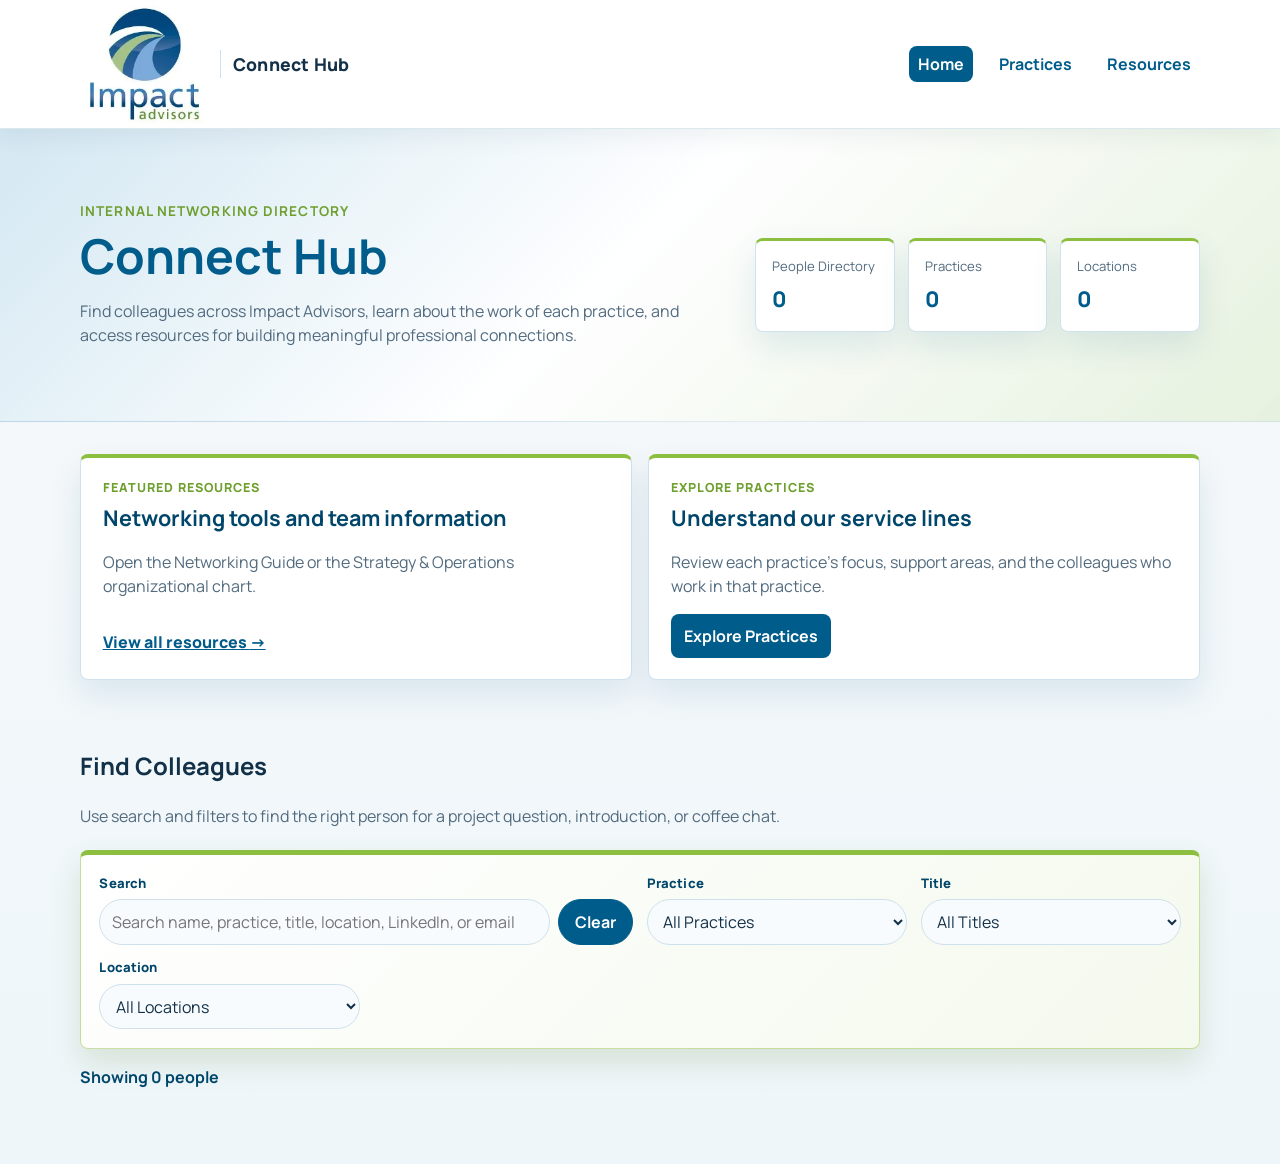
==== index.html @ 16a4f187 "Reapply "Test three-page Connect Hub structure" This reverts commit 95c2e70770e10fa1db6ddb6f3f8602f8" ====
<!DOCTYPE html>
<html lang="en">
<head>
  <meta charset="UTF-8" />
  <meta name="viewport" content="width=device-width, initial-scale=1.0" />
  <title>Connect Hub | People Directory</title>
  <link rel="preconnect" href="https://fonts.googleapis.com" />
  <link rel="preconnect" href="https://fonts.gstatic.com" crossorigin />
  <link href="https://fonts.googleapis.com/css2?family=Manrope:wght@400;500;600;700;800&display=swap" rel="stylesheet" />
  <link rel="stylesheet" href="styles.css" />
</head>
<body>
  <header class="top-nav">
    <div class="container nav-inner">
      <a href="./" class="brand" aria-label="Impact Advisors Connect Hub home">
        <img src="assets/impact-advisors-logo.webp" alt="Impact Advisors" class="brand-logo" />
        <span class="brand-divider" aria-hidden="true"></span><span class="brand-product">Connect Hub</span>
      </a>
      <nav aria-label="Primary navigation"><ul class="nav-links">
        <li><a href="./" class="active" aria-current="page">Home</a></li>
        <li><a href="practices/">Practices</a></li>
        <li><a href="resources/">Resources</a></li>
      </ul></nav>
    </div>
  </header>
  <main>
    <section class="hero"><div class="container hero-grid">
      <div class="hero-copy"><p class="hero-kicker">Internal Networking Directory</p><h1>Connect Hub</h1>
        <p class="hero-description">Find colleagues across Impact Advisors, learn about the work of each practice, and access resources for building meaningful professional connections.</p>
      </div>
      <div class="hero-panel" aria-label="Directory summary">
        <div class="panel-card"><p class="panel-label">People Directory</p><p class="panel-value" id="heroTotalPeople">0</p></div>
        <div class="panel-card"><p class="panel-label">Practices</p><p class="panel-value" id="heroTotalServiceLines">0</p></div>
        <div class="panel-card"><p class="panel-label">Locations</p><p class="panel-value" id="heroTotalLocations">0</p></div>
      </div>
    </div></section>

    <section class="home-links-section"><div class="container home-link-grid">
      <article class="home-promo-card"><p class="eyebrow">Featured Resources</p><h2>Networking tools and team information</h2>
        <p>Open the Networking Guide or the Strategy &amp; Operations organizational chart.</p><div id="homeResourceLinks" class="quick-link-list"></div>
        <a class="text-link" href="resources/">View all resources <span aria-hidden="true">→</span></a>
      </article>
      <article class="home-promo-card"><p class="eyebrow">Explore Practices</p><h2>Understand our service lines</h2>
        <p>Review each practice’s focus, support areas, and the colleagues who work in that practice.</p>
        <a class="action-btn primary inline-action" href="practices/">Explore Practices</a>
      </article>
    </div></section>

    <section id="people" class="people-section"><div class="container">
      <div class="section-header"><h2>Find Colleagues</h2><p>Use search and filters to find the right person for a project question, introduction, or coffee chat.</p></div>
      <div class="filters-card" aria-label="Search and filter profiles"><div class="filter-grid">
        <div class="filter-field search-field"><label for="searchInput">Search</label><div class="search-input-row">
          <input id="searchInput" type="search" placeholder="Search name, practice, title, location, LinkedIn, or email" />
          <button id="clearSearchButton" class="clear-search-button" type="button">Clear</button>
        </div></div>
        <div class="filter-field"><label for="serviceLineFilter">Practice</label><select id="serviceLineFilter"><option value="">All Practices</option></select></div>
        <div class="filter-field"><label for="titleFilter">Title</label><select id="titleFilter"><option value="">All Titles</option></select></div>
        <div class="filter-field"><label for="locationFilter">Location</label><select id="locationFilter"><option value="">All Locations</option></select></div>
      </div></div>
      <p id="resultsCount" class="results-count">Showing 0 people</p>
      <div id="profilesGrid" class="profiles-grid" aria-live="polite"></div>
      <div id="directoryControls" class="directory-controls" hidden><button id="showMoreButton" class="action-btn primary" type="button">Show More</button><button id="showLessButton" class="action-btn secondary" type="button">Show Less</button></div>
      <div id="noResults" class="no-results" hidden>No matching profiles found. Try adjusting your search or filters.</div>
    </div></section>
  </main>
  <script src="assets/data/roster-data.js"></script>
  <script src="assets/data/resource-data.js"></script>
  <script src="assets/js/site-data.js"></script>
  <script src="directory.js"></script>
  <script>document.getElementById("clearSearchButton").addEventListener("click",()=>{const input=document.getElementById("searchInput");input.value="";input.dispatchEvent(new Event("input",{bubbles:true}));input.focus();});</script>
</body>
</html>
---- styles.css ----
:root {
  --bg: #f5f8fa;
  --bg-accent: #eaf4fa;
  --surface: #ffffff;
  --surface-soft: #f7fbfd;
  --text: #123047;
  --muted: #526b7f;
  --primary: #005c8a;
  --primary-strong: #00466b;
  --primary-medium: #2f80b7;
  --primary-light: #a8d0e6;
  --accent-green: #8cbf3f;
  --accent-green-strong: #6f9f2e;
  --border: #cfe1ec;
  --shadow: 0 14px 32px rgba(0, 92, 138, 0.11);
}

* {
  box-sizing: border-box;
}

html {
  scroll-behavior: smooth;
}

body {
  margin: 0;
  font-family: "Manrope", "Segoe UI", Tahoma, sans-serif;
  color: var(--text);
  background: linear-gradient(180deg, #ffffff 0%, var(--bg) 34%, #eef6fa 100%);
  line-height: 1.5;
  overflow-x: hidden;
}

.container {
  width: min(1120px, 92vw);
  margin: 0 auto;
}

.top-nav {
  position: static;
  background: rgba(255, 255, 255, 0.96);
  border-bottom: 1px solid rgba(0, 92, 138, 0.14);
  box-shadow: 0 8px 22px rgba(18, 48, 71, 0.06);
  backdrop-filter: blur(12px);
}

.nav-inner {
  display: flex;
  align-items: center;
  justify-content: space-between;
  min-height: 70px;
}

.brand {
  display: inline-flex;
  align-items: center;
  gap: 0.75rem;
  min-width: 0;
  color: var(--primary);
  text-decoration: none;
  font-weight: 800;
  letter-spacing: 0.2px;
  font-size: 1.1rem;
}

.brand-logo {
  width: 128px;
  height: auto;
  display: block;
  flex: 0 0 auto;
}

.brand-divider {
  width: 1px;
  height: 28px;
  background: var(--border);
  flex: 0 0 auto;
}

.brand-product {
  color: var(--text);
  white-space: nowrap;
}

.nav-links {
  display: flex;
  gap: 1.1rem;
  list-style: none;
  margin: 0;
  padding: 0;
}

.nav-links a {
  text-decoration: none;
  color: var(--primary);
  font-weight: 700;
  transition: color 0.2s ease, background 0.2s ease;
  border-radius: 8px;
  padding: 0.45rem 0.55rem;
}

.nav-links a:hover,
.nav-links a:focus-visible {
  color: var(--primary-strong);
  background: #edf7fc;
}

.nav-links a.active {
  color: #fff;
  background: var(--primary);
}

.home-links-section,
.resource-categories {
  padding: 2rem 0;
}

.home-link-grid {
  display: grid;
  grid-template-columns: repeat(2, minmax(0, 1fr));
  gap: 1rem;
}

.home-promo-card,
.resource-card,
.practice-section,
.practice-nav-card {
  background: var(--surface);
  border: 1px solid var(--border);
  border-top: 4px solid var(--accent-green);
  border-radius: 8px;
  box-shadow: var(--shadow);
}

.home-promo-card { padding: 1.35rem; }
.home-promo-card h2 { margin: 0.25rem 0 0.5rem; color: var(--primary-strong); font-size: 1.35rem; }
.home-promo-card p:not(.eyebrow) { color: var(--muted); }
.eyebrow, .resource-type { margin: 0; color: var(--accent-green-strong); font-size: .78rem; font-weight: 800; letter-spacing: .08em; text-transform: uppercase; }
.quick-link-list { display: flex; flex-wrap: wrap; gap: .65rem; margin: 1rem 0; }
.quick-link-button { display: inline-flex; padding: .65rem .8rem; border-radius: 6px; background: var(--primary); color: #fff; text-decoration: none; font-weight: 700; }
.quick-link-button:hover, .quick-link-button:focus-visible { background: var(--primary-strong); }
.text-link, .back-to-top { color: var(--primary); font-weight: 800; }
.inline-action { display: inline-flex; width: auto; }

.page-hero { padding: 3rem 0 2.25rem; background: linear-gradient(135deg, rgba(168,208,230,.45), rgba(255,255,255,.9) 55%, rgba(140,191,63,.16)); border-bottom: 1px solid var(--border); }
.page-hero h1 { margin: .35rem 0; color: var(--primary); font-size: clamp(2rem, 5vw, 3rem); }
.page-hero p:last-child { max-width: 70ch; color: var(--muted); }
.practices-layout { display: grid; grid-template-columns: 260px minmax(0, 1fr); gap: 1.25rem; padding: 2rem 0 3rem; align-items: start; }
.practice-nav-card { position: sticky; top: 1rem; padding: 1rem; }
.practice-nav-card h2 { margin: 0 0 .75rem; font-size: 1rem; color: var(--primary-strong); }
.practice-nav-card nav { display: grid; }
.practice-nav-card a { padding: .55rem .3rem; border-bottom: 1px solid var(--border); color: var(--primary); text-decoration: none; font-weight: 700; font-size: .9rem; }
.practice-sections { display: grid; gap: 1.25rem; min-width: 0; }
.practice-section { padding: 1.5rem; scroll-margin-top: 1rem; }
.practice-section > h2 { margin: 0 0 1rem; color: var(--primary-strong); }
.practice-section > h3 { color: var(--primary); margin-top: 1.5rem; }
.practice-content p, .practice-section li, .practice-closing, .muted-message { color: var(--muted); }
.support-intro { font-weight: 700; margin-bottom: .35rem; }
.support-list { columns: 2; column-gap: 2rem; margin-top: 0; }
.practice-closing { font-weight: 800; }
.practice-people-grid { display: grid; grid-template-columns: repeat(3, minmax(0,1fr)); gap: .65rem; }
.practice-person-card { display: flex; align-items: center; gap: .65rem; padding: .7rem; border: 1px solid var(--border); border-radius: 7px; background: var(--surface-soft); min-width: 0; }
.practice-person-card img { width: 44px; height: 44px; flex: 0 0 44px; border-radius: 50%; object-fit: cover; }
.practice-person-card h4, .practice-person-card p { margin: 0; overflow-wrap: anywhere; }
.practice-person-card h4 { font-size: .88rem; color: var(--text); }
.practice-person-card p { font-size: .76rem; color: var(--muted); }
.back-to-top { display: inline-block; margin-top: 1.25rem; }
.resource-categories { display: grid; gap: 2rem; }
.resource-category h2 { color: var(--primary); }
.resource-grid { display: grid; grid-template-columns: repeat(2, minmax(0,1fr)); gap: 1rem; }
.resource-card { padding: 1.4rem; }
.resource-card h3 { color: var(--primary-strong); margin: .35rem 0; }
.resource-card p { color: var(--muted); }

.hero {
  padding: 4.5rem 0 3.2rem;
  background:
    linear-gradient(135deg, rgba(168, 208, 230, 0.45) 0%, rgba(255, 255, 255, 0.9) 48%, rgba(140, 191, 63, 0.16) 100%),
    #f7fbfd;
  border-bottom: 1px solid rgba(0, 92, 138, 0.12);
}

.hero-grid {
  display: grid;
  grid-template-columns: 1.3fr 0.9fr;
  gap: 2rem;
  align-items: center;
}

.hero-kicker {
  margin: 0;
  font-size: 0.85rem;
  font-weight: 700;
  letter-spacing: 1.1px;
  text-transform: uppercase;
  color: var(--accent-green-strong);
}

.hero h1 {
  margin: 0.55rem 0 0;
  font-size: clamp(2rem, 5vw, 3rem);
  line-height: 1.1;
  color: var(--primary);
}

.hero-description {
  max-width: 60ch;
  color: var(--muted);
  margin-bottom: 1.4rem;
}

.hero-panel {
  display: grid;
  grid-template-columns: repeat(3, minmax(0, 1fr));
  gap: 0.8rem;
}

.panel-card {
  background: var(--surface);
  border: 1px solid rgba(47, 128, 183, 0.22);
  border-top: 3px solid var(--accent-green);
  border-radius: 8px;
  padding: 1rem;
  box-shadow: var(--shadow);
}

.panel-label {
  margin: 0;
  font-size: 0.82rem;
  color: var(--muted);
}

.panel-value {
  margin: 0.35rem 0 0;
  font-size: 1.35rem;
  font-weight: 800;
  color: var(--primary);
}

.featured-resource-section {
  padding: 1.25rem 0 0.4rem;
}

.featured-resource-heading {
  margin-bottom: 0.75rem;
}

.featured-resource-card {
  display: grid;
  grid-template-columns: auto minmax(0, 1fr) auto;
  align-items: center;
  gap: 1rem;
  border: 1px solid var(--border);
  border-left: 5px solid var(--accent-green);
  border-radius: 8px;
  padding: 1rem 1.1rem;
  background: linear-gradient(135deg, var(--surface) 0%, var(--bg-accent) 100%);
  box-shadow: var(--shadow);
  color: var(--text);
  text-decoration: none;
  transition: border-color 0.2s ease, box-shadow 0.2s ease, transform 0.2s ease;
}

.featured-resource-card:hover {
  border-color: var(--primary-medium);
  box-shadow: 0 18px 34px rgba(0, 92, 138, 0.16);
  transform: translateY(-2px);
}

.featured-resource-card:focus-visible {
  outline: 3px solid rgba(47, 128, 183, 0.35);
  outline-offset: 3px;
}

.featured-resource-card + .featured-resource-card {
  margin-top: 0.75rem;
}

.featured-resource-icon {
  display: grid;
  width: 54px;
  height: 58px;
  place-items: center;
  border-radius: 7px;
  background: var(--primary-strong);
  color: #fff;
}

.featured-resource-icon svg {
  width: 27px;
  height: 27px;
  fill: none;
  stroke: currentColor;
  stroke-linecap: round;
  stroke-linejoin: round;
  stroke-width: 1.7;
}

.featured-resource-icon > span {
  margin-top: -0.45rem;
  font-size: 0.58rem;
  font-weight: 800;
  letter-spacing: 0.08em;
}

.featured-resource-copy,
.featured-resource-label,
.featured-resource-title,
.featured-resource-description {
  display: block;
}

.featured-resource-label {
  color: var(--accent-green-strong);
  font-size: 0.72rem;
  font-weight: 800;
  letter-spacing: 0.075em;
  text-transform: uppercase;
}

.featured-resource-title {
  margin-top: 0.12rem;
  color: var(--primary-strong);
  font-size: 1.08rem;
  font-weight: 800;
}

.featured-resource-description {
  margin-top: 0.2rem;
  color: var(--muted);
  font-size: 0.86rem;
}

.featured-resource-button {
  border-radius: 7px;
  padding: 0.65rem 0.9rem;
  background: var(--primary);
  color: #fff;
  font-size: 0.8rem;
  font-weight: 800;
  text-align: center;
  white-space: nowrap;
}

.people-section {
  padding: 1rem 0 3.8rem;
}

.section-header h3,
.info-section h3 {
  margin: 0;
  font-size: 1.45rem;
  color: var(--primary);
}

.section-header p {
  margin: 0.5rem 0 1.4rem;
  color: var(--muted);
}

.filters-card {
  background: linear-gradient(135deg, #ffffff 0%, #f4f9ed 100%);
  border: 1px solid rgba(140, 191, 63, 0.48);
  border-top: 5px solid var(--accent-green);
  border-radius: 8px;
  box-shadow: 0 14px 30px rgba(82, 125, 34, 0.16);
  padding: 1.15rem;
}

.filter-grid {
  display: grid;
  grid-template-columns: repeat(4, minmax(0, 1fr));
  gap: 0.85rem;
}

.search-field {
  grid-column: span 2;
}

.search-input-row {
  display: flex;
  gap: 0.5rem;
}

.filter-control-row {
  display: flex;
  gap: 0.5rem;
}

.search-input-row input,
.filter-control-row select {
  min-width: 0;
}

.clear-search-button {
  flex: 0 0 auto;
  border: 1px solid var(--primary);
  border-radius: 999px;
  padding: 0.62rem 1rem;
  background: var(--primary);
  color: #fff;
  font: inherit;
  font-weight: 700;
  cursor: pointer;
}

.clear-search-button:hover {
  background: var(--primary-strong);
  border-color: var(--primary-strong);
}

.clear-search-button:focus-visible {
  outline: 3px solid rgba(47, 128, 183, 0.25);
  outline-offset: 2px;
}

.filter-field {
  display: flex;
  flex-direction: column;
  gap: 0.35rem;
}

.filter-field label {
  font-size: 0.82rem;
  font-weight: 800;
  color: var(--primary-strong);
  letter-spacing: 0.01em;
}

.filter-field input,
.filter-field select {
  width: 100%;
  border: 1px solid var(--border);
  background: var(--surface-soft);
  border-radius: 999px;
  padding: 0.62rem 0.7rem;
  font: inherit;
  color: var(--text);
}

.filter-field input:focus,
.filter-field select:focus {
  border-color: var(--primary-medium);
  outline: 3px solid rgba(47, 128, 183, 0.2);
  outline-offset: 1px;
}

.results-count {
  margin: 1rem 0 0.9rem;
  font-weight: 700;
  color: var(--primary-strong);
}

.profiles-grid {
  display: grid;
  grid-template-columns: repeat(3, minmax(0, 1fr));
  gap: 1rem;
}

.service-line-info {
  margin: 0 0 1rem;
  padding: 1.15rem 1.25rem;
  border: 1px solid var(--border);
  border-left: 4px solid var(--primary);
  border-radius: 8px;
  background: var(--surface-soft);
  box-shadow: 0 8px 20px rgba(0, 92, 138, 0.07);
  animation: service-line-info-enter 180ms ease-out;
}

.service-line-info[hidden] {
  display: none;
}

.service-line-info h4 {
  margin: -1.15rem -1.25rem 0.85rem;
  padding: 0.9rem 1.25rem;
  background: var(--primary-strong);
  color: #fff;
  font-size: 1.08rem;
}

.service-line-info p {
  margin: 0 0 0.65rem;
  color: var(--muted);
  font-size: 0.93rem;
}

.service-line-info ul {
  margin: 0 0 0.7rem;
  padding-left: 1.25rem;
  columns: 2;
  column-gap: 2rem;
  color: var(--text);
  font-size: 0.91rem;
}

.service-line-info li {
  margin-bottom: 0.3rem;
  break-inside: avoid;
}

.service-line-info .service-line-info-closing {
  margin-bottom: 0;
  font-weight: 600;
  color: var(--text);
}

@keyframes service-line-info-enter {
  from {
    opacity: 0;
    transform: translateY(-4px);
  }

  to {
    opacity: 1;
    transform: translateY(0);
  }
}

.service-line-org-chart {
  margin: 0 0 1rem;
  overflow: hidden;
  border: 1px solid var(--border);
  border-radius: 8px;
  background: var(--surface);
  box-shadow: 0 8px 20px rgba(0, 92, 138, 0.07);
  animation: service-line-info-enter 180ms ease-out;
}

.service-line-org-chart[hidden] {
  display: none;
}

.org-chart-heading {
  padding: 1rem 1.25rem;
  background: var(--primary-strong);
  color: #fff;
}

.org-chart-heading h4,
.org-chart-heading p {
  margin: 0;
}

.org-chart-heading h4 {
  font-size: 1.12rem;
}

.org-chart-heading p {
  margin-top: 0.18rem;
  color: var(--primary-light);
  font-size: 0.9rem;
}

.org-chart-levels {
  padding: 1.2rem;
  background: var(--surface-soft);
}

.org-chart-level {
  position: relative;
  padding-bottom: 2rem;
}

.org-chart-level:last-child {
  padding-bottom: 0;
}

.org-chart-level:not(:last-child)::after {
  content: "";
  position: absolute;
  bottom: 0.25rem;
  left: 50%;
  width: 2px;
  height: 1.5rem;
  background: linear-gradient(var(--primary-medium), var(--accent-green));
  transform: translateX(-50%);
}

.org-chart-level-label {
  margin: 0 0 0.55rem;
  color: var(--primary);
  font-size: 0.76rem;
  font-weight: 800;
  letter-spacing: 0.055em;
  text-align: center;
  text-transform: uppercase;
}

.org-chart-people {
  display: flex;
  flex-wrap: wrap;
  justify-content: center;
  gap: 0.7rem;
}

.org-chart-node {
  width: min(155px, 100%);
  min-height: 142px;
  border: 1px solid rgba(47, 128, 183, 0.3);
  border-top: 4px solid var(--accent-green);
  border-radius: 8px;
  padding: 0.75rem 0.55rem;
  background: var(--surface);
  color: var(--text);
  font: inherit;
  text-align: center;
  cursor: pointer;
  box-shadow: 0 5px 14px rgba(0, 92, 138, 0.08);
  transition: border-color 0.2s ease, box-shadow 0.2s ease, transform 0.2s ease;
}

.org-chart-node:hover {
  border-color: var(--primary-medium);
  box-shadow: 0 9px 20px rgba(0, 92, 138, 0.16);
  transform: translateY(-2px);
}

.org-chart-node:focus-visible {
  outline: 3px solid rgba(47, 128, 183, 0.25);
  outline-offset: 2px;
}

.org-chart-avatar {
  position: relative;
  display: grid;
  width: 58px;
  height: 58px;
  margin: 0 auto 0.45rem;
  overflow: hidden;
  place-items: center;
  border-radius: 50%;
  background: linear-gradient(135deg, var(--primary), var(--primary-medium));
  box-shadow: inset 0 -5px 0 rgba(140, 191, 63, 0.25);
  color: #fff;
  font-weight: 800;
}

.org-chart-avatar img {
  position: absolute;
  inset: 0;
  width: 100%;
  height: 100%;
  border-radius: 50%;
  object-fit: cover;
}

.org-chart-name,
.org-chart-title {
  display: block;
}

.org-chart-name {
  font-size: 0.88rem;
  font-weight: 800;
}

.org-chart-title {
  margin-top: 0.15rem;
  color: var(--muted);
  font-size: 0.73rem;
  line-height: 1.25;
}

.org-chart-note {
  margin: 0;
  padding: 0.85rem 1.25rem;
  border-top: 1px solid var(--border);
  color: var(--muted);
  font-size: 0.78rem;
  font-style: italic;
}

.profile-card.org-chart-target {
  border-color: var(--accent-green);
  box-shadow: 0 0 0 4px rgba(140, 191, 63, 0.25), 0 18px 34px rgba(0, 92, 138, 0.16);
  animation: org-chart-profile-highlight 1.8s ease-out;
}

@keyframes org-chart-profile-highlight {
  0%,
  30% {
    background: rgba(140, 191, 63, 0.14);
  }

  100% {
    background: var(--surface);
  }
}

.profile-card {
  background: var(--surface);
  border: 1px solid rgba(47, 128, 183, 0.25);
  border-radius: 8px;
  box-shadow: var(--shadow);
  padding: 1.1rem;
  display: flex;
  flex-direction: column;
  gap: 1rem;
  transition: transform 0.2s ease, box-shadow 0.2s ease;
}

.profile-card:hover {
  transform: translateY(-3px);
  box-shadow: 0 18px 34px rgba(0, 92, 138, 0.16);
}

.profile-top {
  display: flex;
  gap: 0.75rem;
  align-items: center;
}

.avatar {
  width: 52px;
  height: 52px;
  flex: 0 0 52px;
  border-radius: 50%;
  overflow: hidden;
  position: relative;
  display: grid;
  place-items: center;
  font-weight: 800;
  color: #fff;
  background: linear-gradient(135deg, var(--primary), var(--primary-medium));
  box-shadow: inset 0 -5px 0 rgba(140, 191, 63, 0.22);
}

.avatar img {
  position: absolute;
  inset: 0;
  width: 100%;
  height: 100%;
  display: block;
  object-fit: cover;
  object-position: center;
  border-radius: 50%;
}

.name {
  margin: 0;
  font-size: 1.05rem;
  color: var(--text);
}

.role {
  margin: 0.1rem 0 0;
  color: var(--muted);
  font-size: 0.94rem;
}

.meta-line {
  margin: 0.1rem 0 0;
  color: var(--primary);
  font-weight: 600;
  font-size: 0.86rem;
}

.profile-details {
  display: grid;
  grid-template-columns: auto 1fr;
  gap: 0.35rem 0.8rem;
  margin: 0;
}

.profile-details dt,
.contact-row > span {
  font-size: 0.84rem;
  font-weight: 700;
  color: var(--primary);
}

.profile-details dd {
  margin: 0;
  color: var(--muted);
  overflow-wrap: anywhere;
}

.profile-tag {
  display: inline-flex;
  align-items: center;
  max-width: 100%;
  border-radius: 999px;
  padding: 0.18rem 0.55rem;
  font-size: 0.8rem;
  font-weight: 800;
  line-height: 1.35;
  overflow-wrap: anywhere;
}

.profile-tag-single-line {
  font-size: 0.72rem;
  white-space: nowrap;
}

.tag-blue {
  background: #e5f2fa;
  border: 1px solid var(--primary-light);
  color: var(--primary);
}

.tag-green {
  background: #f1f8e8;
  border: 1px solid rgba(140, 191, 63, 0.48);
  color: #527d22;
}

.contact-links {
  display: grid;
  gap: 0.45rem;
  padding-top: 0.2rem;
  border-top: 1px solid rgba(47, 128, 183, 0.18);
}

.contact-row {
  display: grid;
  grid-template-columns: 76px minmax(0, 1fr);
  gap: 0.7rem;
  align-items: baseline;
}

.profile-link {
  color: var(--primary);
  font-weight: 700;
  overflow-wrap: anywhere;
}

a.profile-link:hover,
a.profile-link:focus-visible {
  color: var(--primary-strong);
}

.profile-link:not(a) {
  color: var(--muted);
  font-weight: 600;
}

.muted-link {
  color: #75879a;
}

.card-actions {
  display: flex;
  gap: 0.55rem;
  margin-top: auto;
}

.card-actions .action-btn {
  flex: 1 1 0;
}

button {
  font: inherit;
}

.action-btn {
  display: inline-flex;
  align-items: center;
  justify-content: center;
  border: 1px solid var(--border);
  border-radius: 8px;
  padding: 0.54rem 0.75rem;
  font-weight: 700;
  cursor: pointer;
  text-decoration: none;
}

.action-btn.primary {
  background: var(--primary);
  border-color: transparent;
  color: #fff;
}

.action-btn.primary:hover {
  background: var(--primary-strong);
}

.action-btn.disabled,
.action-btn.disabled:hover {
  background: #b7c7d2;
  color: #ffffff;
  cursor: not-allowed;
  pointer-events: none;
}

.action-btn.secondary {
  background: #fff;
  color: var(--primary-strong);
}

.action-btn.secondary:hover {
  background: #f0f8ff;
}

.directory-controls {
  display: flex;
  justify-content: center;
  gap: 0.55rem;
  margin: 1.25rem 0;
}

.directory-controls[hidden],
.directory-controls button[hidden] {
  display: none;
}

.no-results {
  margin-top: 1rem;
  padding: 1rem;
  border-radius: 8px;
  background: #fff3f3;
  border: 1px solid #f1c8c8;
  color: #8d3737;
  font-weight: 600;
}

.info-section {
  padding: 0 0 4rem;
}

.info-grid {
  display: grid;
  grid-template-columns: repeat(2, minmax(0, 1fr));
  gap: 1rem;
}

.info-grid article {
  background: var(--surface);
  border: 1px solid rgba(47, 128, 183, 0.22);
  border-top: 3px solid var(--primary-light);
  border-radius: 8px;
  box-shadow: var(--shadow);
  padding: 1.2rem;
}

.info-grid p,
.info-grid li {
  color: var(--muted);
}

.info-grid ol {
  margin: 0.7rem 0 0;
  padding-left: 1.15rem;
}

@media (max-width: 1050px) {
  .filter-grid {
    grid-template-columns: repeat(2, minmax(0, 1fr));
  }

  .search-field {
    grid-column: span 2;
  }

  .profiles-grid {
    grid-template-columns: repeat(2, minmax(0, 1fr));
  }

  .hero-grid {
    grid-template-columns: 1fr;
  }

  .org-chart-node {
    width: 145px;
  }

  .practices-layout { grid-template-columns: 1fr; }
  .practice-nav-card { position: static; }
  .practice-nav-card nav { grid-template-columns: repeat(2, minmax(0,1fr)); column-gap: 1rem; }
  .practice-people-grid { grid-template-columns: repeat(2, minmax(0,1fr)); }
}

@media (max-width: 680px) {
  .nav-inner {
    flex-wrap: wrap;
    padding: 0.65rem 0;
    gap: 0.55rem;
  }

  .nav-links {
    width: 100%;
    justify-content: space-between;
    gap: 0.35rem;
    font-size: 0.92rem;
  }

  .brand {
    width: 100%;
  }

  .brand-logo {
    width: 112px;
  }

  .brand-divider {
    height: 24px;
  }

  .hero-panel {
    grid-template-columns: 1fr;
  }

  .featured-resource-card {
    grid-template-columns: auto minmax(0, 1fr);
    align-items: start;
    padding: 1rem;
  }

  .featured-resource-button {
    grid-column: 1 / -1;
    width: 100%;
  }

  .filter-grid {
    grid-template-columns: 1fr;
  }

  .search-field {
    grid-column: span 1;
  }

  .profiles-grid,
  .info-grid {
    grid-template-columns: 1fr;
  }

  .service-line-info {
    padding: 1rem;
  }

  .service-line-info ul {
    columns: 1;
  }

  .org-chart-levels {
    padding: 1rem;
  }

  .org-chart-level {
    padding-bottom: 1.7rem;
  }

  .org-chart-level:not(:last-child)::after {
    bottom: 0.2rem;
    height: 1.3rem;
  }

  .org-chart-people {
    display: grid;
    grid-template-columns: 1fr;
  }

  .org-chart-node {
    display: grid;
    grid-template-columns: 48px 1fr;
    grid-template-rows: auto auto;
    width: 100%;
    min-height: 0;
    align-items: center;
    text-align: left;
  }

  .org-chart-avatar {
    grid-row: 1 / 3;
    width: 48px;
    height: 48px;
    margin: 0 0.7rem 0 0;
  }

  .org-chart-name {
    align-self: end;
  }

  .org-chart-title {
    align-self: start;
  }

  .card-actions {
    flex-direction: column;
  }

  .home-link-grid, .resource-grid, .practice-people-grid { grid-template-columns: 1fr; }
  .practice-nav-card nav { grid-template-columns: 1fr; }
  .support-list { columns: 1; }
  .practice-section { padding: 1rem; }
  .search-input-row { flex-wrap: wrap; }
  .search-input-row input { flex: 1 1 100%; }
}
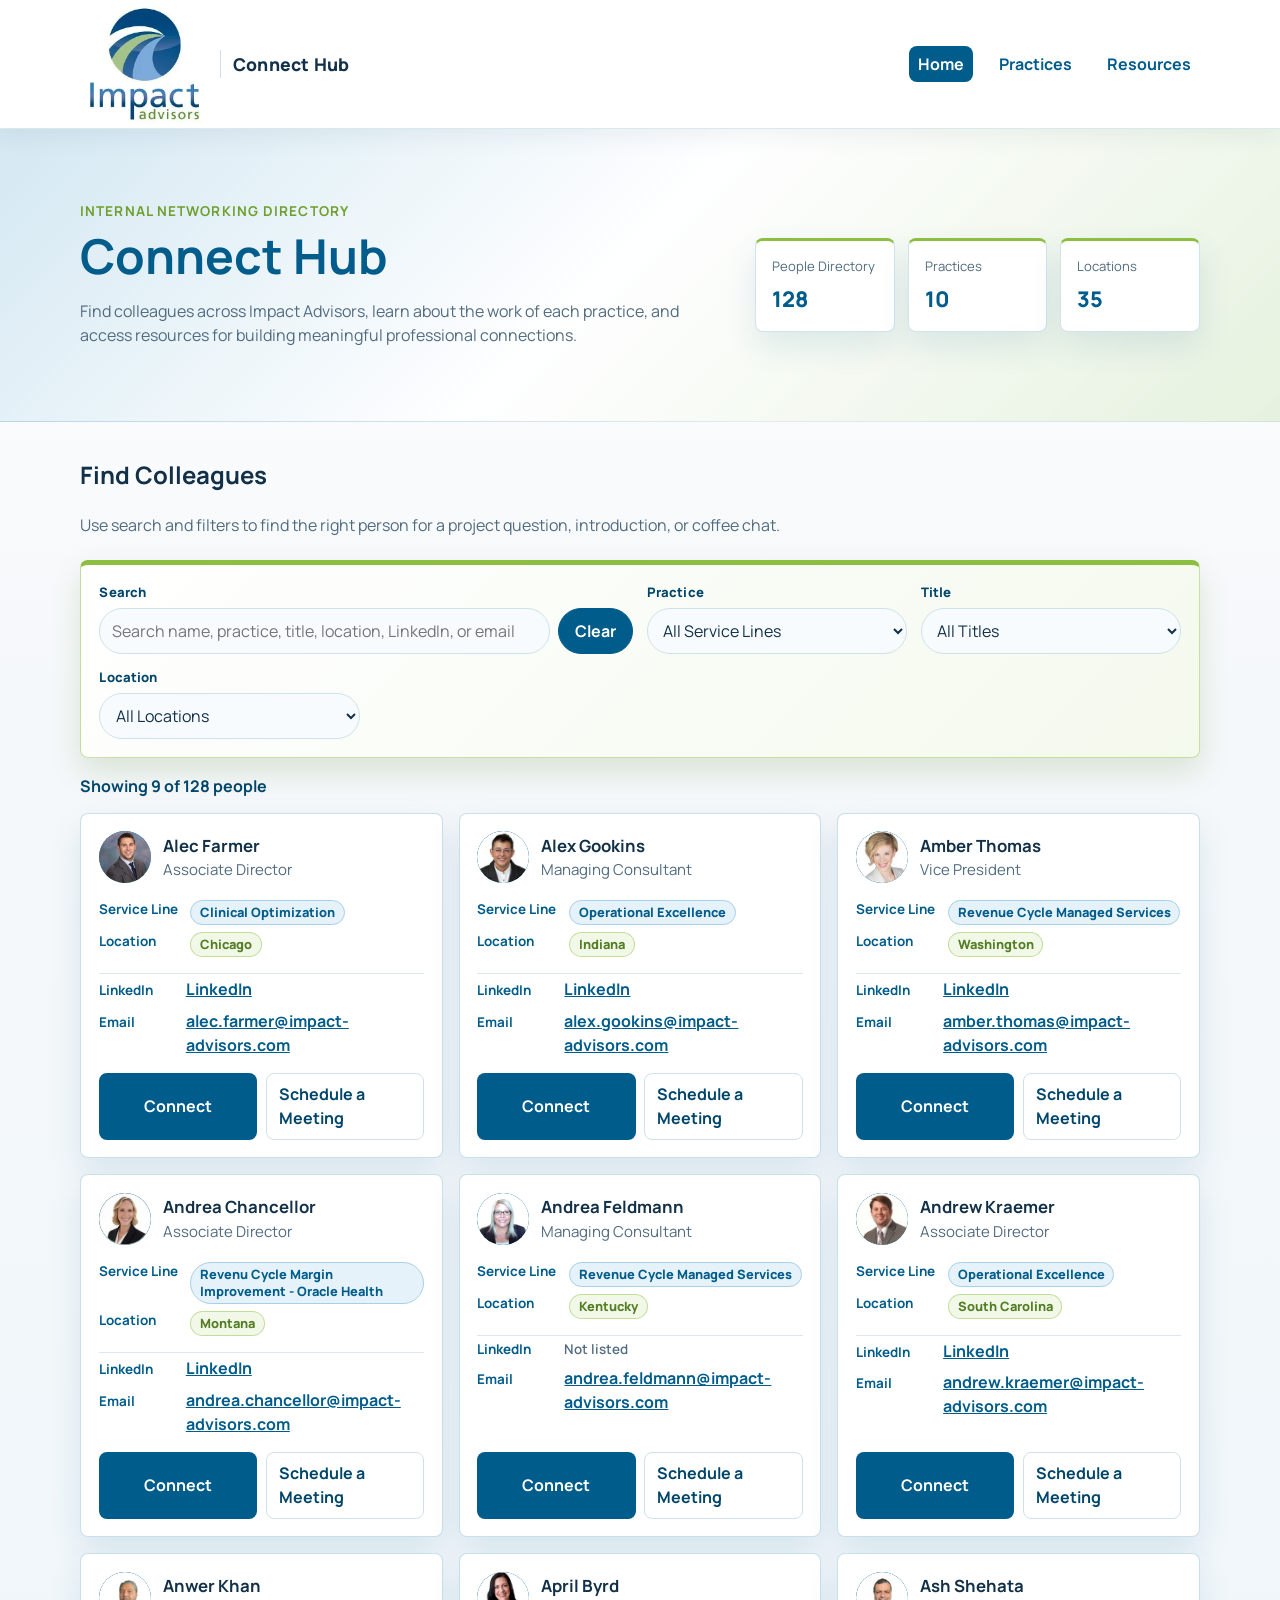
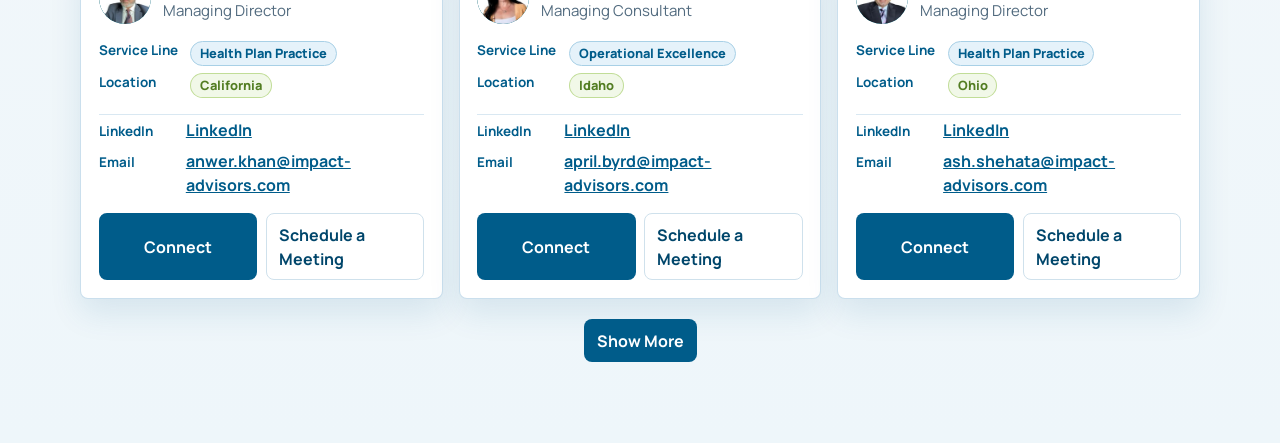
==== commit 3f05f380: "Remove home promotional cards" ====
--- a/index.html
+++ b/index.html
@@ -35,17 +35,6 @@
       </div>
     </div></section>
 
-    <section class="home-links-section"><div class="container home-link-grid">
-      <article class="home-promo-card"><p class="eyebrow">Featured Resources</p><h2>Networking tools and team information</h2>
-        <p>Open the Networking Guide or the Strategy &amp; Operations organizational chart.</p><div id="homeResourceLinks" class="quick-link-list"></div>
-        <a class="text-link" href="resources/">View all resources <span aria-hidden="true">→</span></a>
-      </article>
-      <article class="home-promo-card"><p class="eyebrow">Explore Practices</p><h2>Understand our service lines</h2>
-        <p>Review each practice’s focus, support areas, and the colleagues who work in that practice.</p>
-        <a class="action-btn primary inline-action" href="practices/">Explore Practices</a>
-      </article>
-    </div></section>
-
     <section id="people" class="people-section"><div class="container">
       <div class="section-header"><h2>Find Colleagues</h2><p>Use search and filters to find the right person for a project question, introduction, or coffee chat.</p></div>
       <div class="filters-card" aria-label="Search and filter profiles"><div class="filter-grid">
@@ -64,7 +53,6 @@
     </div></section>
   </main>
   <script src="assets/data/roster-data.js"></script>
-  <script src="assets/data/resource-data.js"></script>
   <script src="assets/js/site-data.js"></script>
   <script src="directory.js"></script>
   <script>document.getElementById("clearSearchButton").addEventListener("click",()=>{const input=document.getElementById("searchInput");input.value="";input.dispatchEvent(new Event("input",{bubbles:true}));input.focus();});</script>
--- a/styles.css
+++ b/styles.css
@@ -147,12 +147,19 @@
 .page-hero h1 { margin: .35rem 0; color: var(--primary); font-size: clamp(2rem, 5vw, 3rem); }
 .page-hero p:last-child { max-width: 70ch; color: var(--muted); }
 .practices-layout { display: grid; grid-template-columns: 260px minmax(0, 1fr); gap: 1.25rem; padding: 2rem 0 3rem; align-items: start; }
+.practice-selector-layout { display: grid; gap: 1.25rem; padding: 2rem 0 3rem; }
+.practice-selector-card { padding: 1.1rem; background: linear-gradient(135deg, #fff, #f4f9ed); border: 1px solid rgba(140,191,63,.48); border-top: 5px solid var(--accent-green); border-radius: 8px; box-shadow: var(--shadow); }
+.practice-selector-card label { display: block; margin-bottom: .45rem; color: var(--primary-strong); font-weight: 800; }
+.practice-selector-card select { width: min(520px, 100%); padding: .72rem .85rem; border: 1px solid var(--border); border-radius: 999px; background: var(--surface); color: var(--text); font: inherit; font-weight: 700; }
+.practice-selector-card select:focus { outline: 3px solid rgba(47,128,183,.2); border-color: var(--primary-medium); }
+.practice-selector-card p { margin: .5rem 0 0; color: var(--muted); font-size: .9rem; }
 .practice-nav-card { position: sticky; top: 1rem; padding: 1rem; }
 .practice-nav-card h2 { margin: 0 0 .75rem; font-size: 1rem; color: var(--primary-strong); }
 .practice-nav-card nav { display: grid; }
 .practice-nav-card a { padding: .55rem .3rem; border-bottom: 1px solid var(--border); color: var(--primary); text-decoration: none; font-weight: 700; font-size: .9rem; }
 .practice-sections { display: grid; gap: 1.25rem; min-width: 0; }
 .practice-section { padding: 1.5rem; scroll-margin-top: 1rem; }
+.practice-single-section { width: 100%; }
 .practice-section > h2 { margin: 0 0 1rem; color: var(--primary-strong); }
 .practice-section > h3 { color: var(--primary); margin-top: 1.5rem; }
 .practice-content p, .practice-section li, .practice-closing, .muted-message { color: var(--muted); }
@@ -166,6 +173,27 @@
 .practice-person-card h4 { font-size: .88rem; color: var(--text); }
 .practice-person-card p { font-size: .76rem; color: var(--muted); }
 .back-to-top { display: inline-block; margin-top: 1.25rem; }
+.practice-org-chart { display: grid; gap: 1rem; padding: 1.25rem; border: 1px solid var(--border); border-radius: 8px; background: var(--surface-soft); overflow: hidden; }
+.practice-org-level { position: relative; text-align: center; }
+.practice-org-level:not(:last-child) { padding-bottom: 1.5rem; }
+.practice-org-level:not(:last-child)::after { content: ""; position: absolute; left: 50%; bottom: .1rem; width: 2px; height: 1.25rem; background: var(--accent-green); }
+.practice-org-level h4 { margin: 0 0 .7rem; color: var(--primary); font-size: .84rem; letter-spacing: .08em; text-transform: uppercase; }
+.practice-org-nodes { display: flex; flex-wrap: wrap; justify-content: center; gap: .75rem; }
+.practice-org-node { width: 190px; min-height: 150px; display: flex; flex-direction: column; align-items: center; padding: .9rem; border: 1px solid var(--border); border-top: 4px solid var(--accent-green); border-radius: 8px; background: #fff; box-shadow: 0 8px 18px rgba(0,92,138,.08); }
+.practice-org-avatar { width: 62px; height: 62px; margin-bottom: .55rem; border-radius: 50%; overflow: hidden; background: var(--bg-accent); }
+.practice-org-avatar img, .practice-profile-avatar img { width: 100%; height: 100%; object-fit: cover; }
+.practice-org-node strong { color: var(--text); font-size: .9rem; }
+.practice-org-node span { color: var(--muted); font-size: .78rem; }
+.practice-profile-grid { display: grid; grid-template-columns: repeat(3, minmax(0,1fr)); gap: .85rem; }
+.practice-profile-card { display: flex; flex-direction: column; gap: .75rem; min-width: 0; padding: 1rem; border: 1px solid var(--border); border-radius: 8px; background: var(--surface-soft); }
+.practice-profile-header { display: flex; gap: .7rem; align-items: center; }
+.practice-profile-avatar { width: 52px; height: 52px; flex: 0 0 52px; border-radius: 50%; overflow: hidden; background: var(--bg-accent); }
+.practice-profile-header h4, .practice-profile-header p, .practice-profile-location { margin: 0; }
+.practice-profile-header h4 { color: var(--text); font-size: .95rem; }
+.practice-profile-header p, .practice-profile-location { color: var(--muted); font-size: .82rem; }
+.practice-profile-actions { display: flex; flex-wrap: wrap; gap: .45rem; margin-top: auto; }
+.practice-profile-actions a { padding: .42rem .58rem; border: 1px solid var(--primary-light); border-radius: 6px; background: #fff; color: var(--primary); text-decoration: none; font-size: .75rem; font-weight: 800; }
+.practice-profile-actions a:hover, .practice-profile-actions a:focus-visible { color: #fff; background: var(--primary); }
 .resource-categories { display: grid; gap: 2rem; }
 .resource-category h2 { color: var(--primary); }
 .resource-grid { display: grid; grid-template-columns: repeat(2, minmax(0,1fr)); gap: 1rem; }
@@ -970,6 +998,7 @@
   .practice-nav-card { position: static; }
   .practice-nav-card nav { grid-template-columns: repeat(2, minmax(0,1fr)); column-gap: 1rem; }
   .practice-people-grid { grid-template-columns: repeat(2, minmax(0,1fr)); }
+  .practice-profile-grid { grid-template-columns: repeat(2, minmax(0,1fr)); }
 }
 
 @media (max-width: 680px) {
@@ -1082,9 +1111,14 @@
   }
 
   .home-link-grid, .resource-grid, .practice-people-grid { grid-template-columns: 1fr; }
+  .practice-profile-grid { grid-template-columns: 1fr; }
   .practice-nav-card nav { grid-template-columns: 1fr; }
   .support-list { columns: 1; }
   .practice-section { padding: 1rem; }
+  .practice-org-chart { padding: .8rem; }
+  .practice-org-nodes { display: grid; grid-template-columns: 1fr; }
+  .practice-org-node { width: 100%; min-height: 0; display: grid; grid-template-columns: 48px 1fr; text-align: left; }
+  .practice-org-avatar { grid-row: 1 / 3; width: 48px; height: 48px; margin: 0 .7rem 0 0; }
   .search-input-row { flex-wrap: wrap; }
   .search-input-row input { flex: 1 1 100%; }
 }
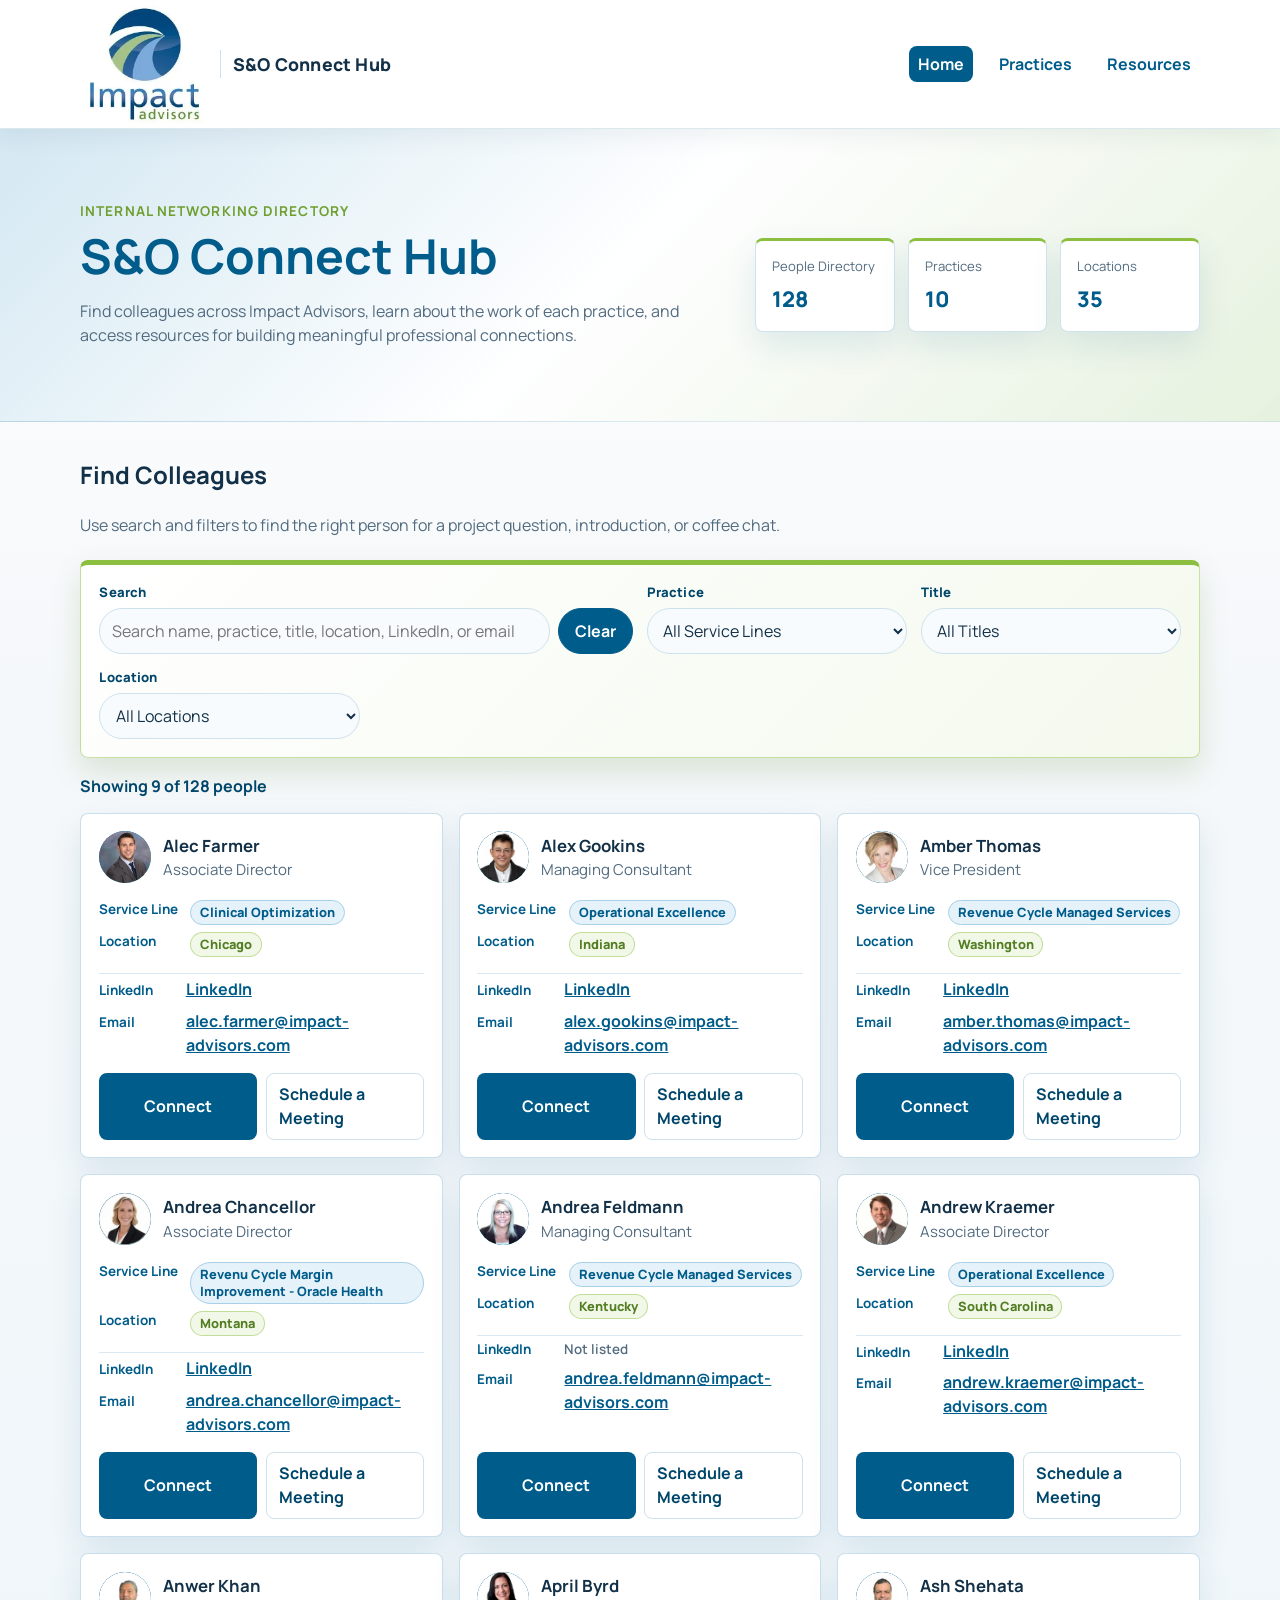
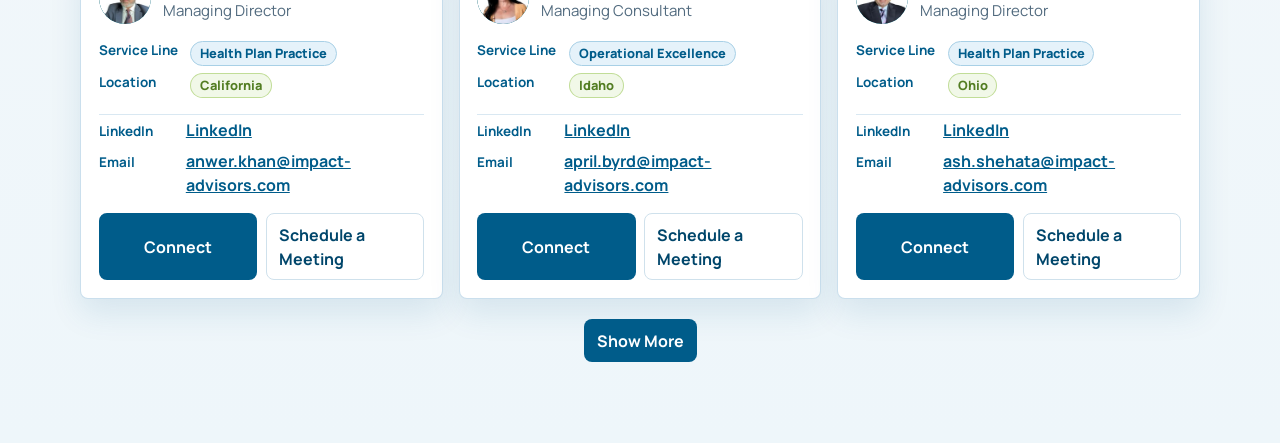
==== commit 53766c35: "Rename site to S&O Connect Hub" ====
--- a/index.html
+++ b/index.html
@@ -3,7 +3,7 @@
 <head>
   <meta charset="UTF-8" />
   <meta name="viewport" content="width=device-width, initial-scale=1.0" />
-  <title>Connect Hub | People Directory</title>
+  <title>S&amp;O Connect Hub | People Directory</title>
   <link rel="preconnect" href="https://fonts.googleapis.com" />
   <link rel="preconnect" href="https://fonts.gstatic.com" crossorigin />
   <link href="https://fonts.googleapis.com/css2?family=Manrope:wght@400;500;600;700;800&display=swap" rel="stylesheet" />
@@ -12,9 +12,9 @@
 <body>
   <header class="top-nav">
     <div class="container nav-inner">
-      <a href="./" class="brand" aria-label="Impact Advisors Connect Hub home">
+      <a href="./" class="brand" aria-label="Impact Advisors S and O Connect Hub home">
         <img src="assets/impact-advisors-logo.webp" alt="Impact Advisors" class="brand-logo" />
-        <span class="brand-divider" aria-hidden="true"></span><span class="brand-product">Connect Hub</span>
+        <span class="brand-divider" aria-hidden="true"></span><span class="brand-product">S&amp;O Connect Hub</span>
       </a>
       <nav aria-label="Primary navigation"><ul class="nav-links">
         <li><a href="./" class="active" aria-current="page">Home</a></li>
@@ -25,7 +25,7 @@
   </header>
   <main>
     <section class="hero"><div class="container hero-grid">
-      <div class="hero-copy"><p class="hero-kicker">Internal Networking Directory</p><h1>Connect Hub</h1>
+      <div class="hero-copy"><p class="hero-kicker">Internal Networking Directory</p><h1>S&amp;O Connect Hub</h1>
         <p class="hero-description">Find colleagues across Impact Advisors, learn about the work of each practice, and access resources for building meaningful professional connections.</p>
       </div>
       <div class="hero-panel" aria-label="Directory summary">
--- a/styles.css
+++ b/styles.css
@@ -159,7 +159,11 @@
 .practice-nav-card a { padding: .55rem .3rem; border-bottom: 1px solid var(--border); color: var(--primary); text-decoration: none; font-weight: 700; font-size: .9rem; }
 .practice-sections { display: grid; gap: 1.25rem; min-width: 0; }
 .practice-section { padding: 1.5rem; scroll-margin-top: 1rem; }
-.practice-single-section { width: 100%; }
+.practice-single-section { width: 100%; padding: 0; border: 0; border-radius: 0; background: transparent; box-shadow: none; display: grid; gap: 1.4rem; }
+.practice-content-panel { padding: 1.5rem; border: 2px solid var(--border); border-top: 6px solid var(--accent-green); border-radius: 10px; background: var(--surface); box-shadow: var(--shadow); }
+.practice-content-panel > h2, .practice-content-panel > h3 { margin-top: 0; color: var(--primary-strong); }
+.practice-org-panel { border-color: #b9d6e6; border-top-color: var(--primary); }
+.practice-people-panel { border-color: #c9dce8; }
 .practice-section > h2 { margin: 0 0 1rem; color: var(--primary-strong); }
 .practice-section > h3 { color: var(--primary); margin-top: 1.5rem; }
 .practice-content p, .practice-section li, .practice-closing, .muted-message { color: var(--muted); }
@@ -195,6 +199,7 @@
 .practice-profile-actions a { padding: .42rem .58rem; border: 1px solid var(--primary-light); border-radius: 6px; background: #fff; color: var(--primary); text-decoration: none; font-size: .75rem; font-weight: 800; }
 .practice-profile-actions a:hover, .practice-profile-actions a:focus-visible { color: #fff; background: var(--primary); }
 .resource-categories { display: grid; gap: 2rem; }
+.resource-featured-list { display: grid; gap: .85rem; width: 100%; }
 .resource-category h2 { color: var(--primary); }
 .resource-grid { display: grid; grid-template-columns: repeat(2, minmax(0,1fr)); gap: 1rem; }
 .resource-card { padding: 1.4rem; }
@@ -1115,6 +1120,8 @@
   .practice-nav-card nav { grid-template-columns: 1fr; }
   .support-list { columns: 1; }
   .practice-section { padding: 1rem; }
+  .practice-single-section { padding: 0; }
+  .practice-content-panel { padding: 1rem; }
   .practice-org-chart { padding: .8rem; }
   .practice-org-nodes { display: grid; grid-template-columns: 1fr; }
   .practice-org-node { width: 100%; min-height: 0; display: grid; grid-template-columns: 48px 1fr; text-align: left; }
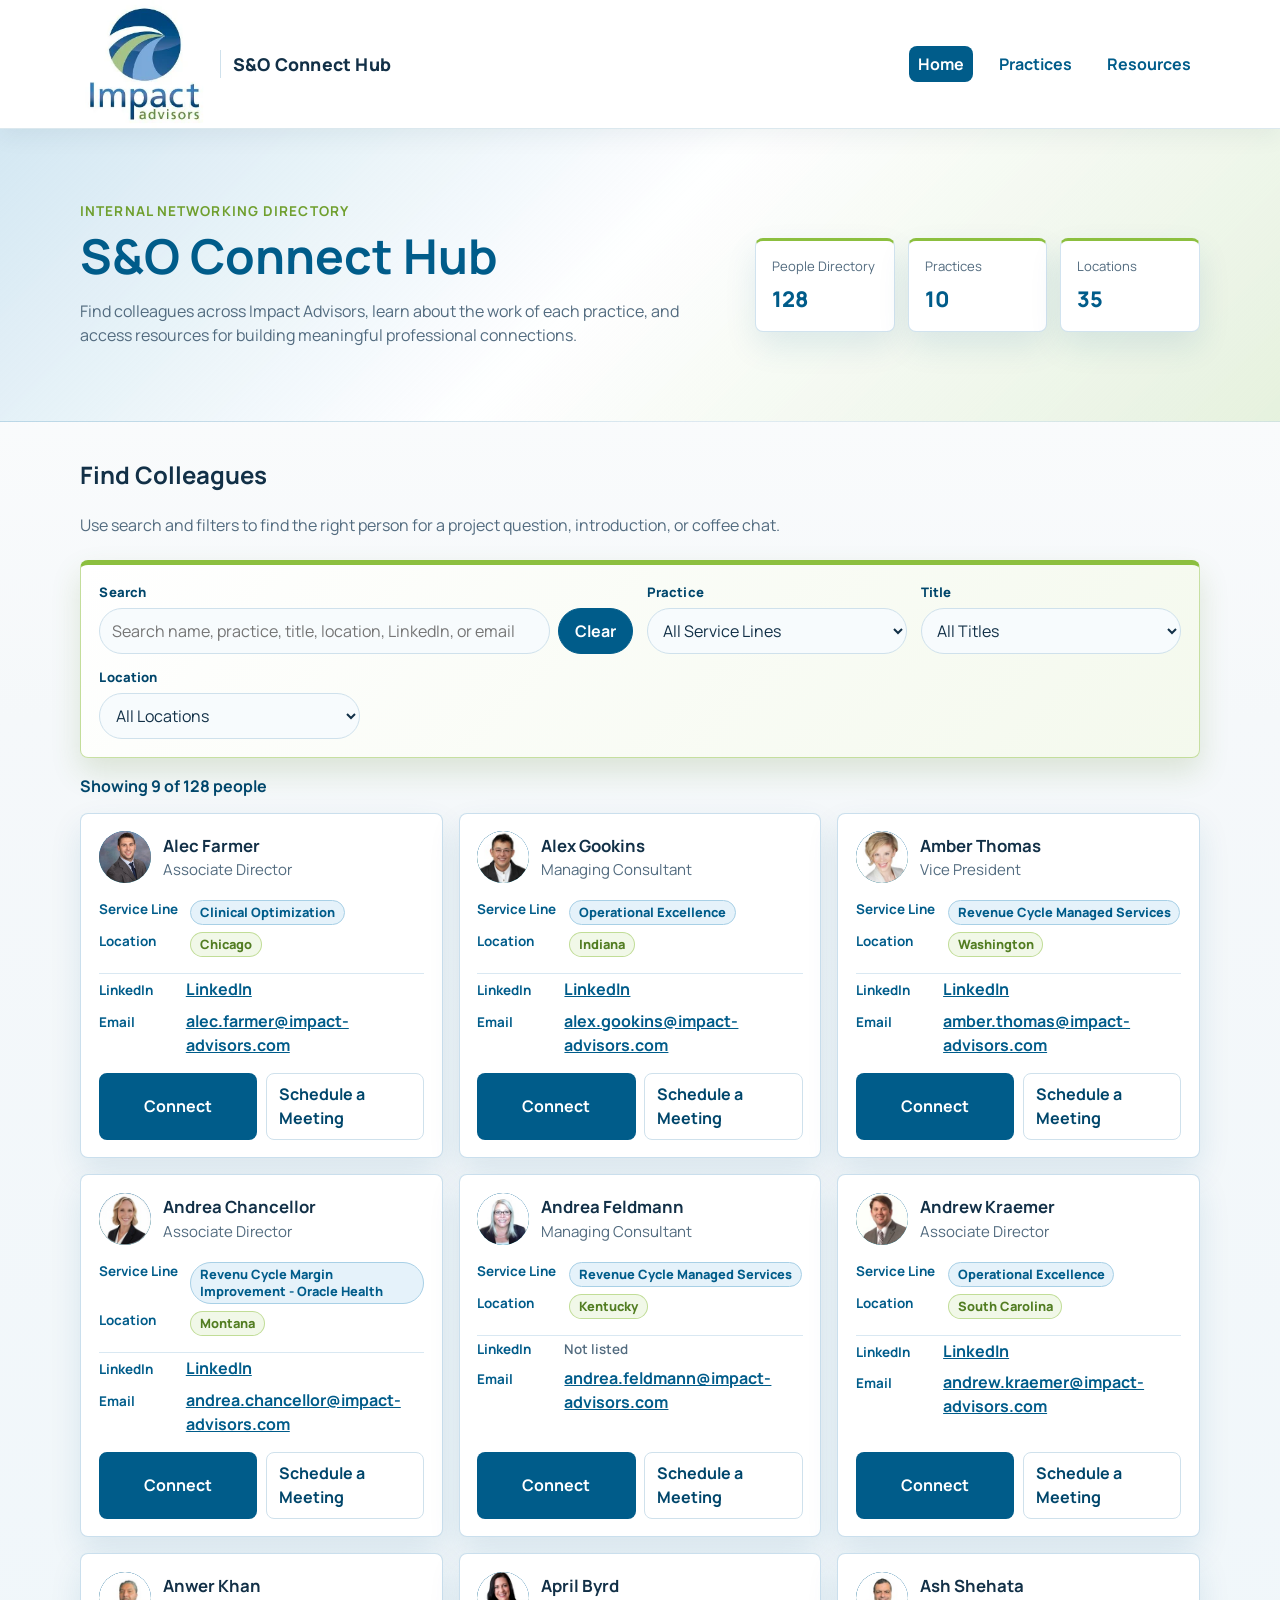
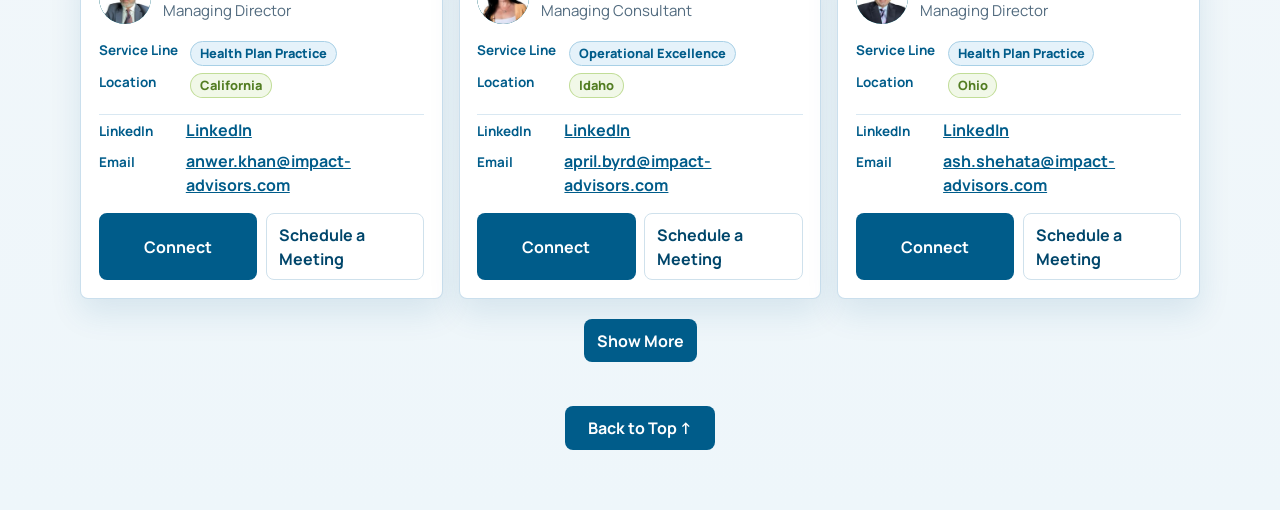
==== commit 29dcd4eb: "Add home page back-to-top button" ====
--- a/index.html
+++ b/index.html
@@ -9,7 +9,7 @@
   <link href="https://fonts.googleapis.com/css2?family=Manrope:wght@400;500;600;700;800&display=swap" rel="stylesheet" />
   <link rel="stylesheet" href="styles.css" />
 </head>
-<body>
+<body id="top">
   <header class="top-nav">
     <div class="container nav-inner">
       <a href="./" class="brand" aria-label="Impact Advisors S and O Connect Hub home">
@@ -50,6 +50,7 @@
       <div id="profilesGrid" class="profiles-grid" aria-live="polite"></div>
       <div id="directoryControls" class="directory-controls" hidden><button id="showMoreButton" class="action-btn primary" type="button">Show More</button><button id="showLessButton" class="action-btn secondary" type="button">Show Less</button></div>
       <div id="noResults" class="no-results" hidden>No matching profiles found. Try adjusting your search or filters.</div>
+      <div class="back-to-top-container"><a class="action-btn primary back-to-top-button" href="#top" aria-label="Back to the top of the S and O Connect Hub page">Back to Top ↑</a></div>
     </div></section>
   </main>
   <script src="assets/data/roster-data.js"></script>
--- a/styles.css
+++ b/styles.css
@@ -177,6 +177,8 @@
 .practice-person-card h4 { font-size: .88rem; color: var(--text); }
 .practice-person-card p { font-size: .76rem; color: var(--muted); }
 .back-to-top { display: inline-block; margin-top: 1.25rem; }
+.back-to-top-container { display: flex; justify-content: center; padding: 1.5rem 0 0; }
+.back-to-top-button { display: inline-flex; width: auto; min-width: 150px; }
 .practice-org-chart { display: grid; gap: 1rem; padding: 1.25rem; border: 1px solid var(--border); border-radius: 8px; background: var(--surface-soft); overflow: hidden; }
 .practice-org-level { position: relative; text-align: center; }
 .practice-org-level:not(:last-child) { padding-bottom: 1.5rem; }
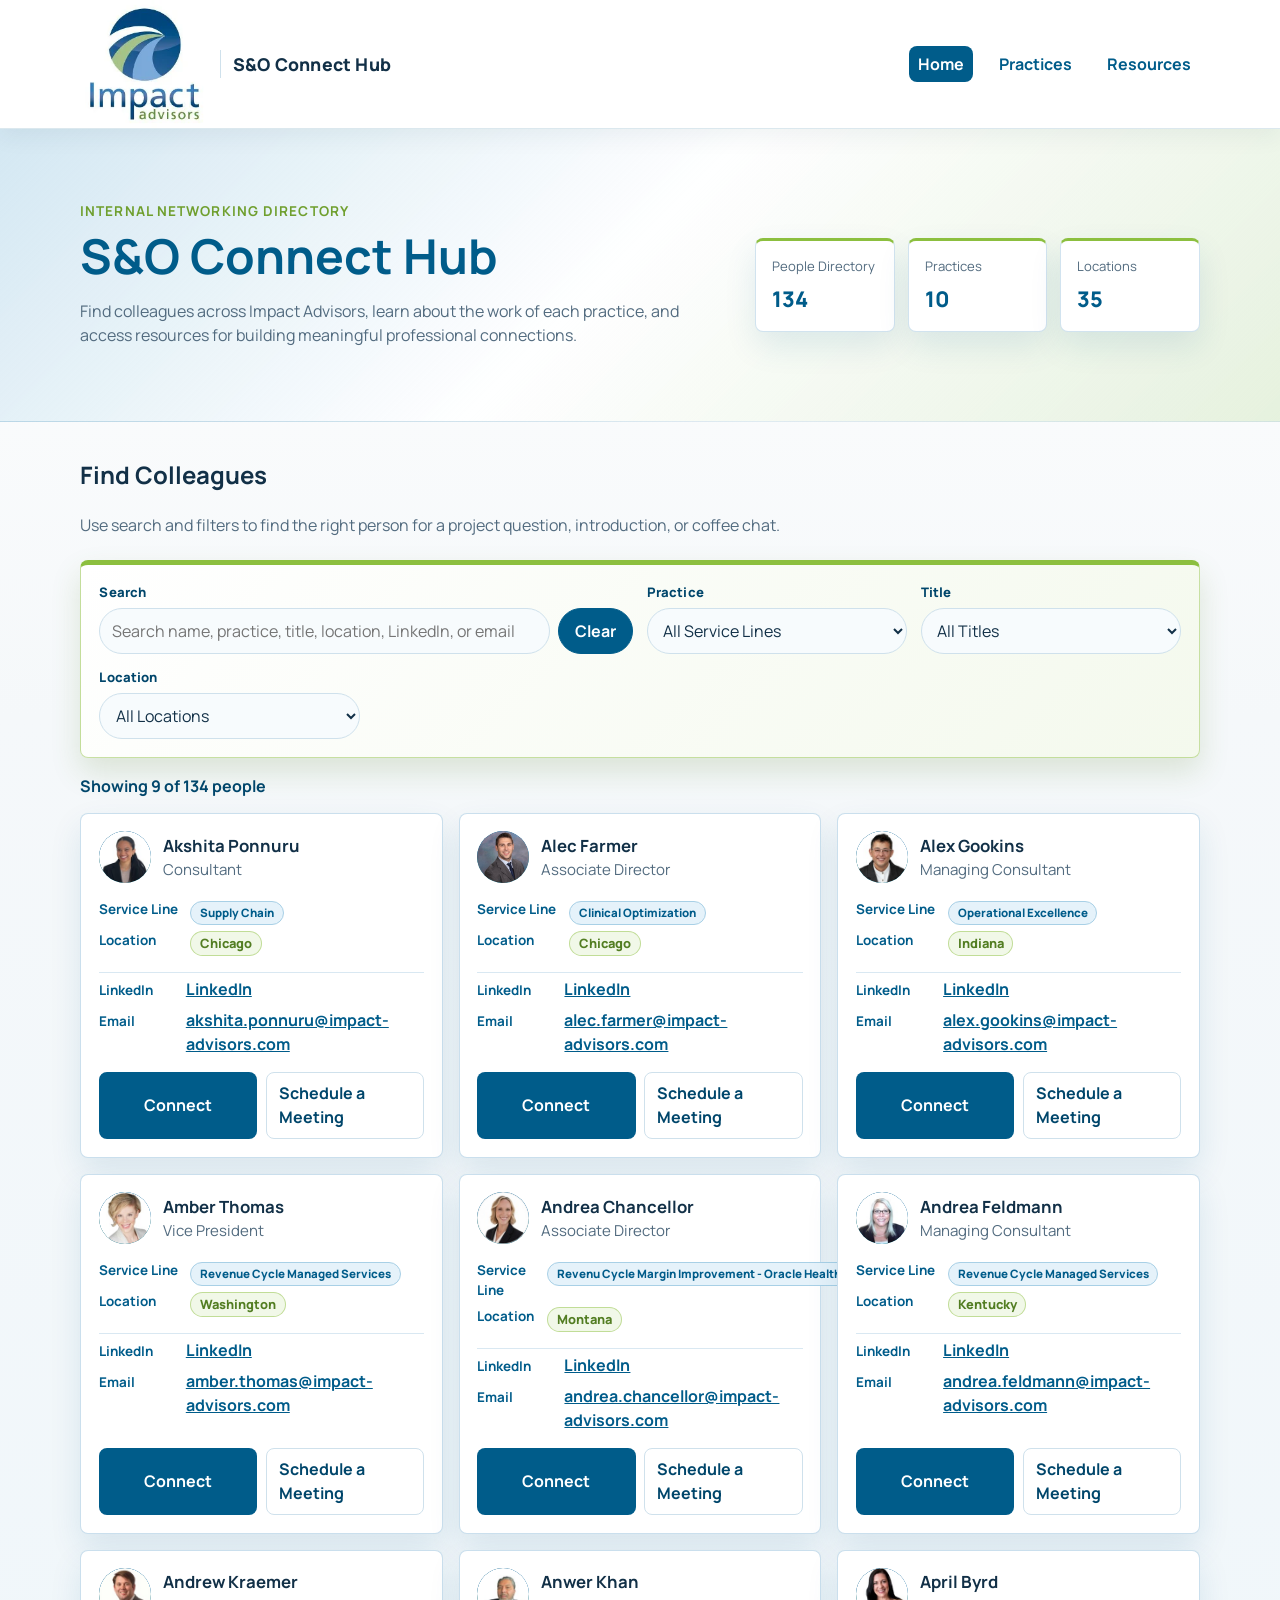
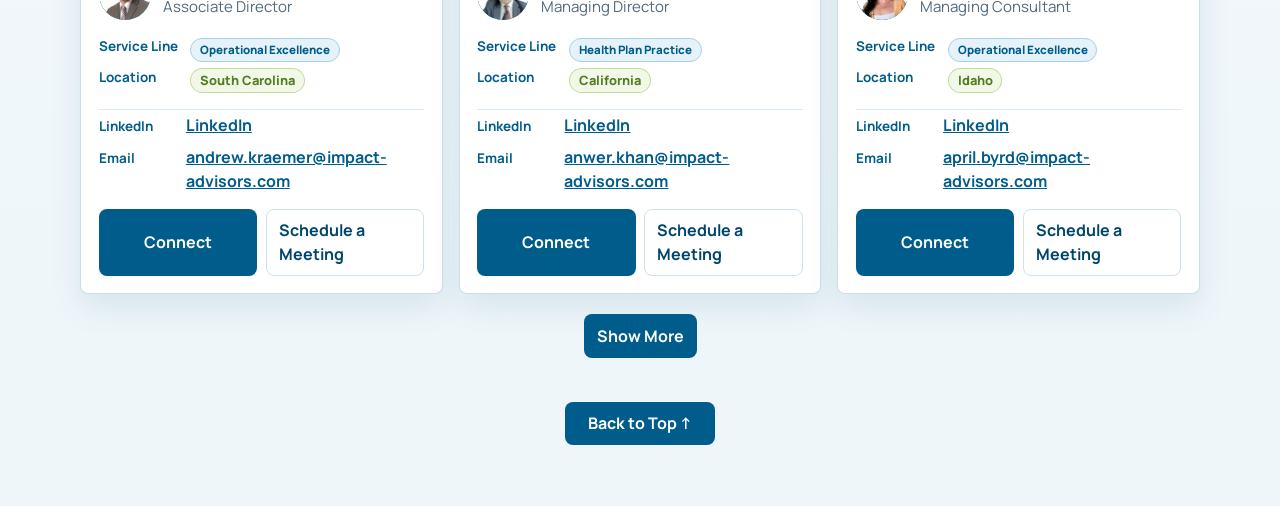
==== commit 1e5a69c5: "Prevent service line wrapping and refresh styles" ====
--- a/index.html
+++ b/index.html
@@ -7,7 +7,7 @@
   <link rel="preconnect" href="https://fonts.googleapis.com" />
   <link rel="preconnect" href="https://fonts.gstatic.com" crossorigin />
   <link href="https://fonts.googleapis.com/css2?family=Manrope:wght@400;500;600;700;800&display=swap" rel="stylesheet" />
-  <link rel="stylesheet" href="styles.css" />
+  <link rel="stylesheet" href="styles.css?v=20260803-2" />
 </head>
 <body id="top">
   <header class="top-nav">
@@ -55,7 +55,7 @@
   </main>
   <script src="assets/data/roster-data.js"></script>
   <script src="assets/js/site-data.js"></script>
-  <script src="directory.js"></script>
+  <script src="directory.js?v=20260803-2"></script>
   <script>document.getElementById("clearSearchButton").addEventListener("click",()=>{const input=document.getElementById("searchInput");input.value="";input.dispatchEvent(new Event("input",{bubbles:true}));input.focus();});</script>
 </body>
 </html>
--- a/styles.css
+++ b/styles.css
@@ -182,10 +182,11 @@
 .practice-org-chart { display: grid; gap: 1rem; padding: 1.25rem; border: 1px solid var(--border); border-radius: 8px; background: var(--surface-soft); overflow: hidden; }
 .practice-org-level { position: relative; text-align: center; }
 .practice-org-level:not(:last-child) { padding-bottom: 1.5rem; }
-.practice-org-level:not(:last-child)::after { content: ""; position: absolute; left: 50%; bottom: .1rem; width: 2px; height: 1.25rem; background: var(--accent-green); }
 .practice-org-level h4 { margin: 0 0 .7rem; color: var(--primary); font-size: .84rem; letter-spacing: .08em; text-transform: uppercase; }
 .practice-org-nodes { display: flex; flex-wrap: wrap; justify-content: center; gap: .75rem; }
-.practice-org-node { width: 190px; min-height: 150px; display: flex; flex-direction: column; align-items: center; padding: .9rem; border: 1px solid var(--border); border-top: 4px solid var(--accent-green); border-radius: 8px; background: #fff; box-shadow: 0 8px 18px rgba(0,92,138,.08); }
+.practice-org-node { width: 190px; min-height: 150px; display: flex; flex-direction: column; align-items: center; padding: .9rem; border: 1px solid var(--border); border-top: 4px solid var(--accent-green); border-radius: 8px; background: #fff; box-shadow: 0 8px 18px rgba(0,92,138,.08); color: inherit; font: inherit; cursor: pointer; transition: transform .2s ease, box-shadow .2s ease; }
+.practice-org-node:hover { transform: translateY(-3px); box-shadow: 0 14px 26px rgba(0,92,138,.15); }
+.practice-org-node:focus-visible { outline: 3px solid rgba(47,128,183,.35); outline-offset: 3px; }
 .practice-org-avatar { width: 62px; height: 62px; margin-bottom: .55rem; border-radius: 50%; overflow: hidden; background: var(--bg-accent); }
 .practice-org-avatar img, .practice-profile-avatar img { width: 100%; height: 100%; object-fit: cover; }
 .practice-org-node strong { color: var(--text); font-size: .9rem; }
@@ -603,17 +604,6 @@
   padding-bottom: 0;
 }
 
-.org-chart-level:not(:last-child)::after {
-  content: "";
-  position: absolute;
-  bottom: 0.25rem;
-  left: 50%;
-  width: 2px;
-  height: 1.5rem;
-  background: linear-gradient(var(--primary-medium), var(--accent-green));
-  transform: translateX(-50%);
-}
-
 .org-chart-level-label {
   margin: 0 0 0.55rem;
   color: var(--primary);
@@ -825,7 +815,8 @@
   overflow-wrap: anywhere;
 }
 
-.profile-tag-single-line {
+.profile-tag-single-line,
+.profile-details dd:first-of-type .profile-tag {
   font-size: 0.72rem;
   white-space: nowrap;
 }
@@ -1076,11 +1067,6 @@
 
   .org-chart-level {
     padding-bottom: 1.7rem;
-  }
-
-  .org-chart-level:not(:last-child)::after {
-    bottom: 0.2rem;
-    height: 1.3rem;
   }
 
   .org-chart-people {
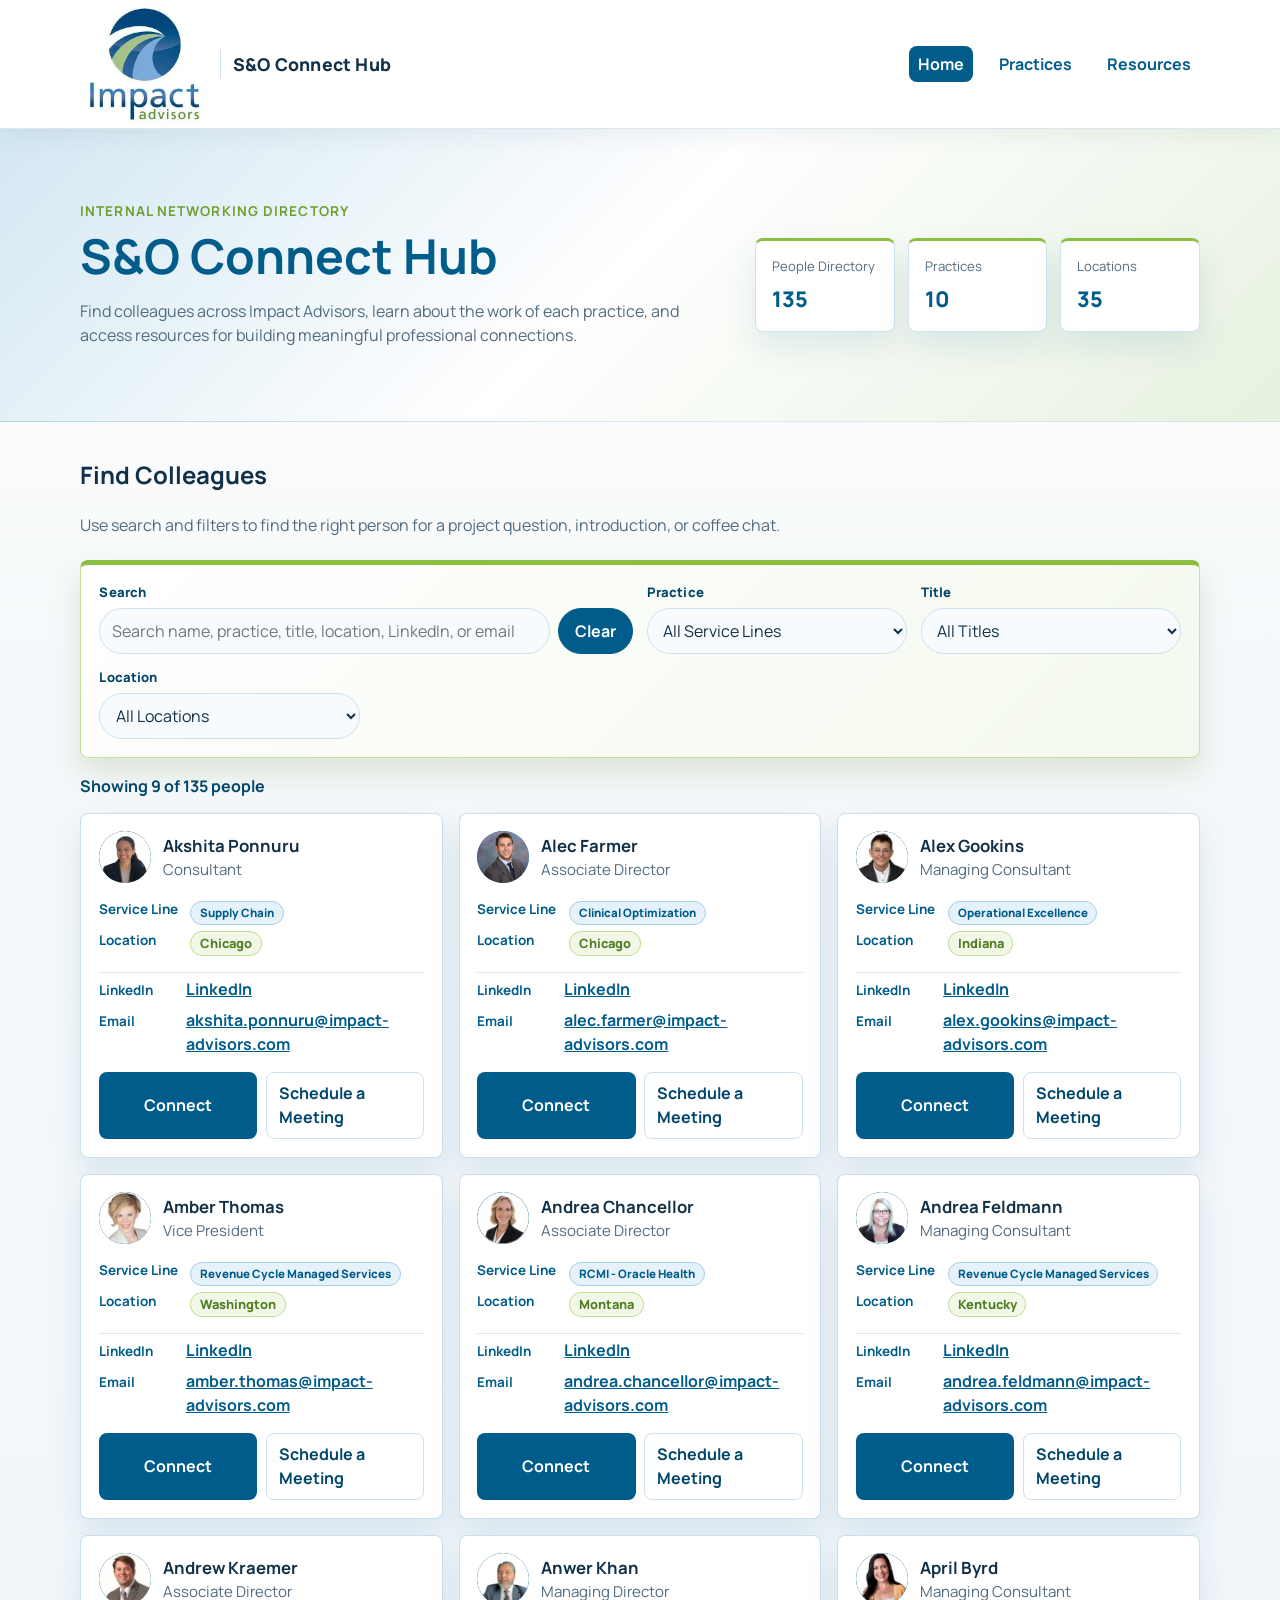
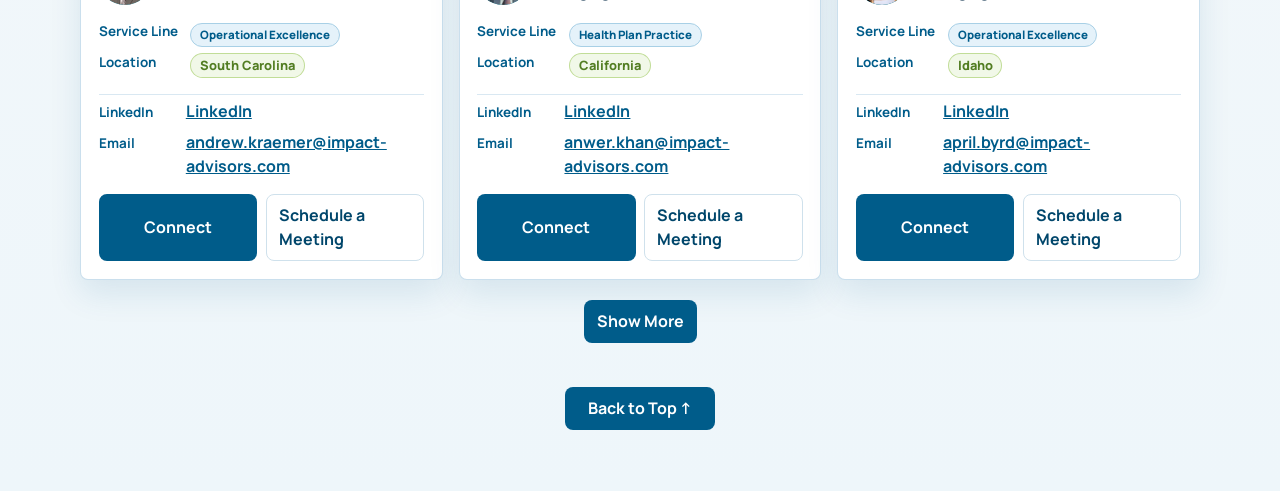
==== commit f4131d84: "Fix Oracle Health label on home page" ====
--- a/index.html
+++ b/index.html
@@ -53,9 +53,9 @@
       <div class="back-to-top-container"><a class="action-btn primary back-to-top-button" href="#top" aria-label="Back to the top of the S and O Connect Hub page">Back to Top ↑</a></div>
     </div></section>
   </main>
-  <script src="assets/data/roster-data.js"></script>
+  <script src="assets/data/roster-data.js?v=20260804-1"></script>
   <script src="assets/js/site-data.js"></script>
-  <script src="directory.js?v=20260803-2"></script>
+  <script src="directory.js?v=20260807-1"></script>
   <script>document.getElementById("clearSearchButton").addEventListener("click",()=>{const input=document.getElementById("searchInput");input.value="";input.dispatchEvent(new Event("input",{bubbles:true}));input.focus();});</script>
 </body>
 </html>
--- a/styles.css
+++ b/styles.css
@@ -799,6 +799,7 @@
 
 .profile-details dd {
   margin: 0;
+  min-width: 0;
   color: var(--muted);
   overflow-wrap: anywhere;
 }
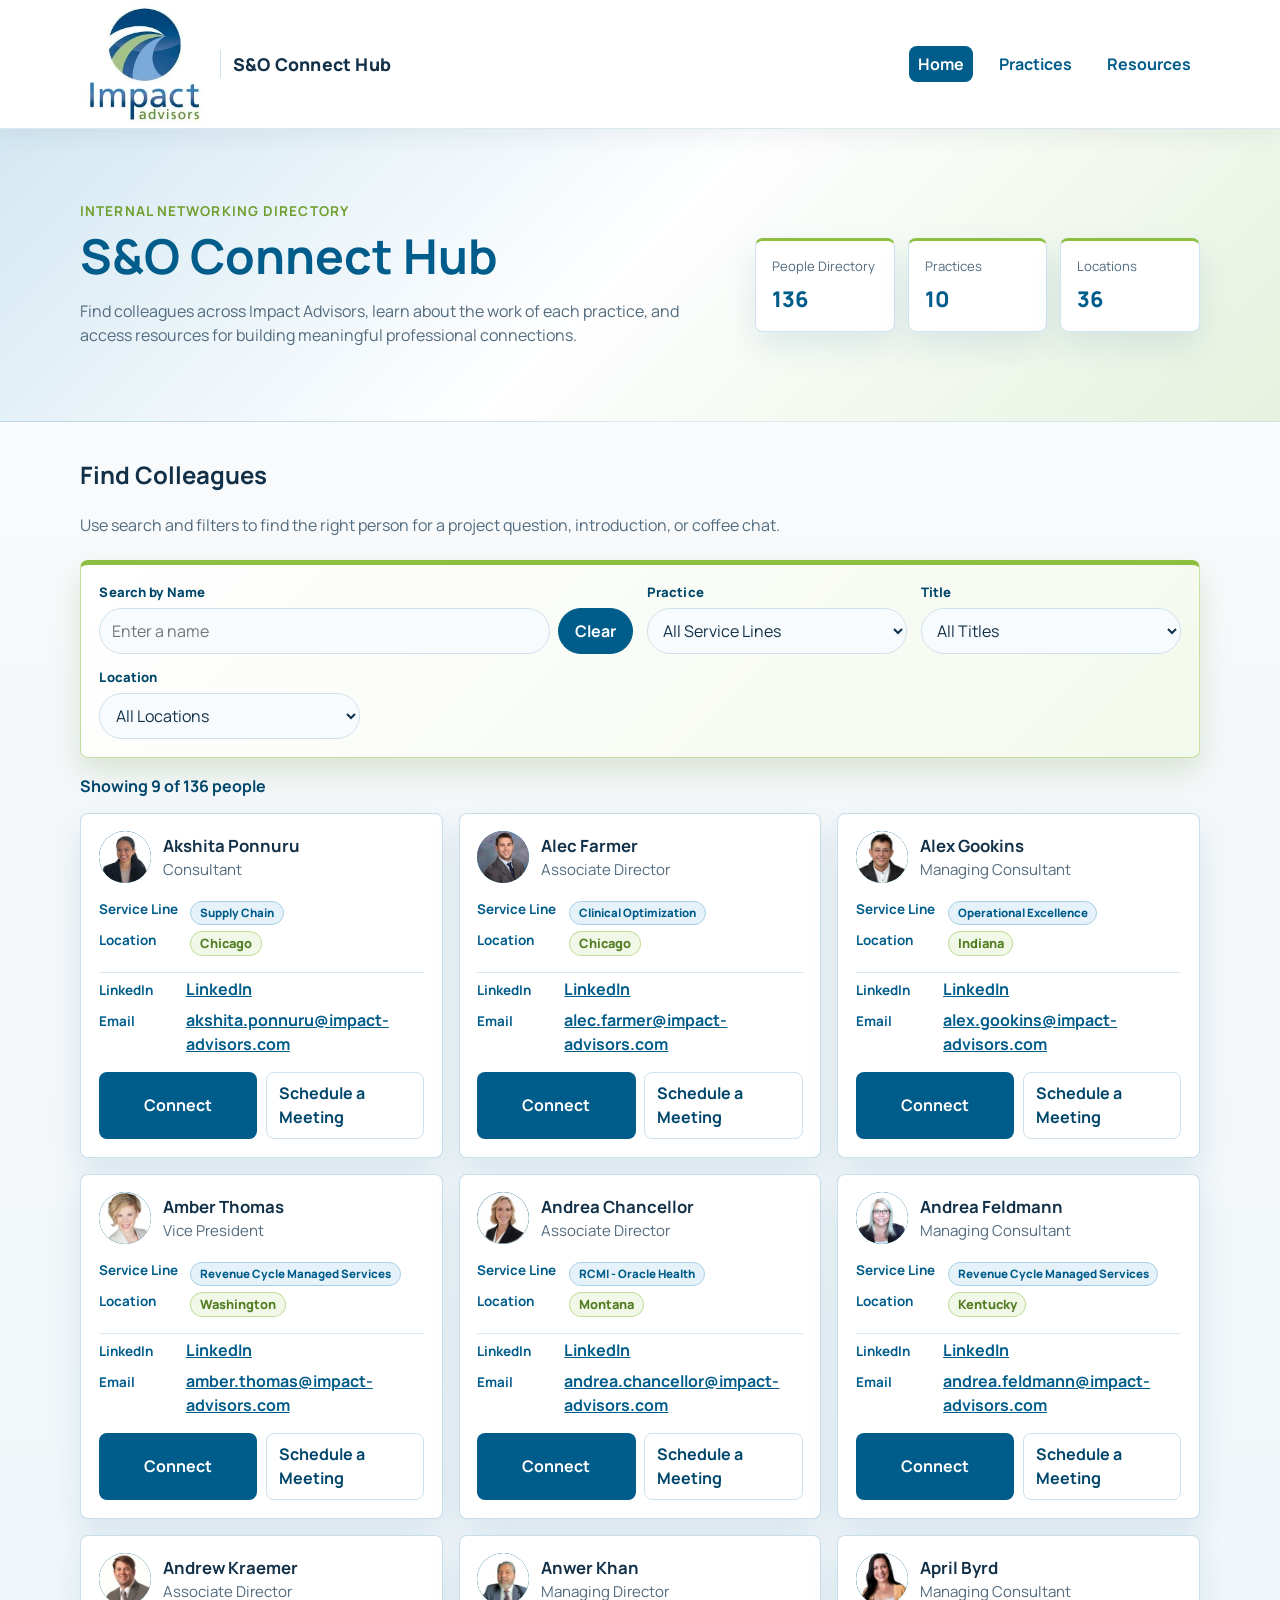
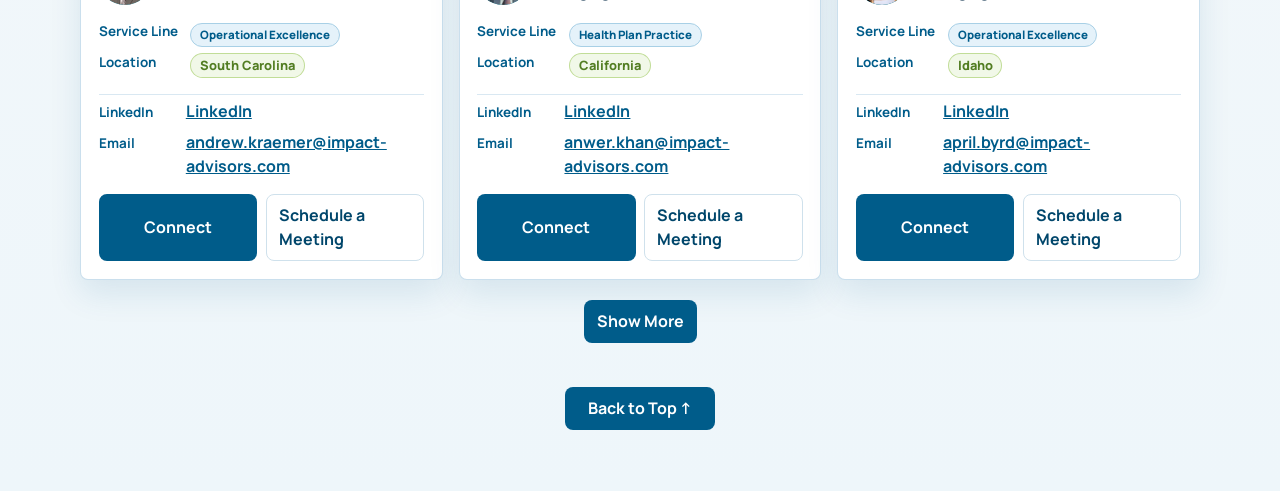
==== commit 039568d0: "Limit home search to employee names" ====
--- a/index.html
+++ b/index.html
@@ -38,8 +38,8 @@
     <section id="people" class="people-section"><div class="container">
       <div class="section-header"><h2>Find Colleagues</h2><p>Use search and filters to find the right person for a project question, introduction, or coffee chat.</p></div>
       <div class="filters-card" aria-label="Search and filter profiles"><div class="filter-grid">
-        <div class="filter-field search-field"><label for="searchInput">Search</label><div class="search-input-row">
-          <input id="searchInput" type="search" placeholder="Search name, practice, title, location, LinkedIn, or email" />
+        <div class="filter-field search-field"><label for="searchInput">Search by Name</label><div class="search-input-row">
+          <input id="searchInput" type="search" placeholder="Enter a name" autocomplete="off" />
           <button id="clearSearchButton" class="clear-search-button" type="button">Clear</button>
         </div></div>
         <div class="filter-field"><label for="serviceLineFilter">Practice</label><select id="serviceLineFilter"><option value="">All Practices</option></select></div>
@@ -55,7 +55,7 @@
   </main>
   <script src="assets/data/roster-data.js?v=20260804-1"></script>
   <script src="assets/js/site-data.js"></script>
-  <script src="directory.js?v=20260807-1"></script>
+  <script src="directory.js?v=20260807-2"></script>
   <script>document.getElementById("clearSearchButton").addEventListener("click",()=>{const input=document.getElementById("searchInput");input.value="";input.dispatchEvent(new Event("input",{bubbles:true}));input.focus();});</script>
 </body>
 </html>
